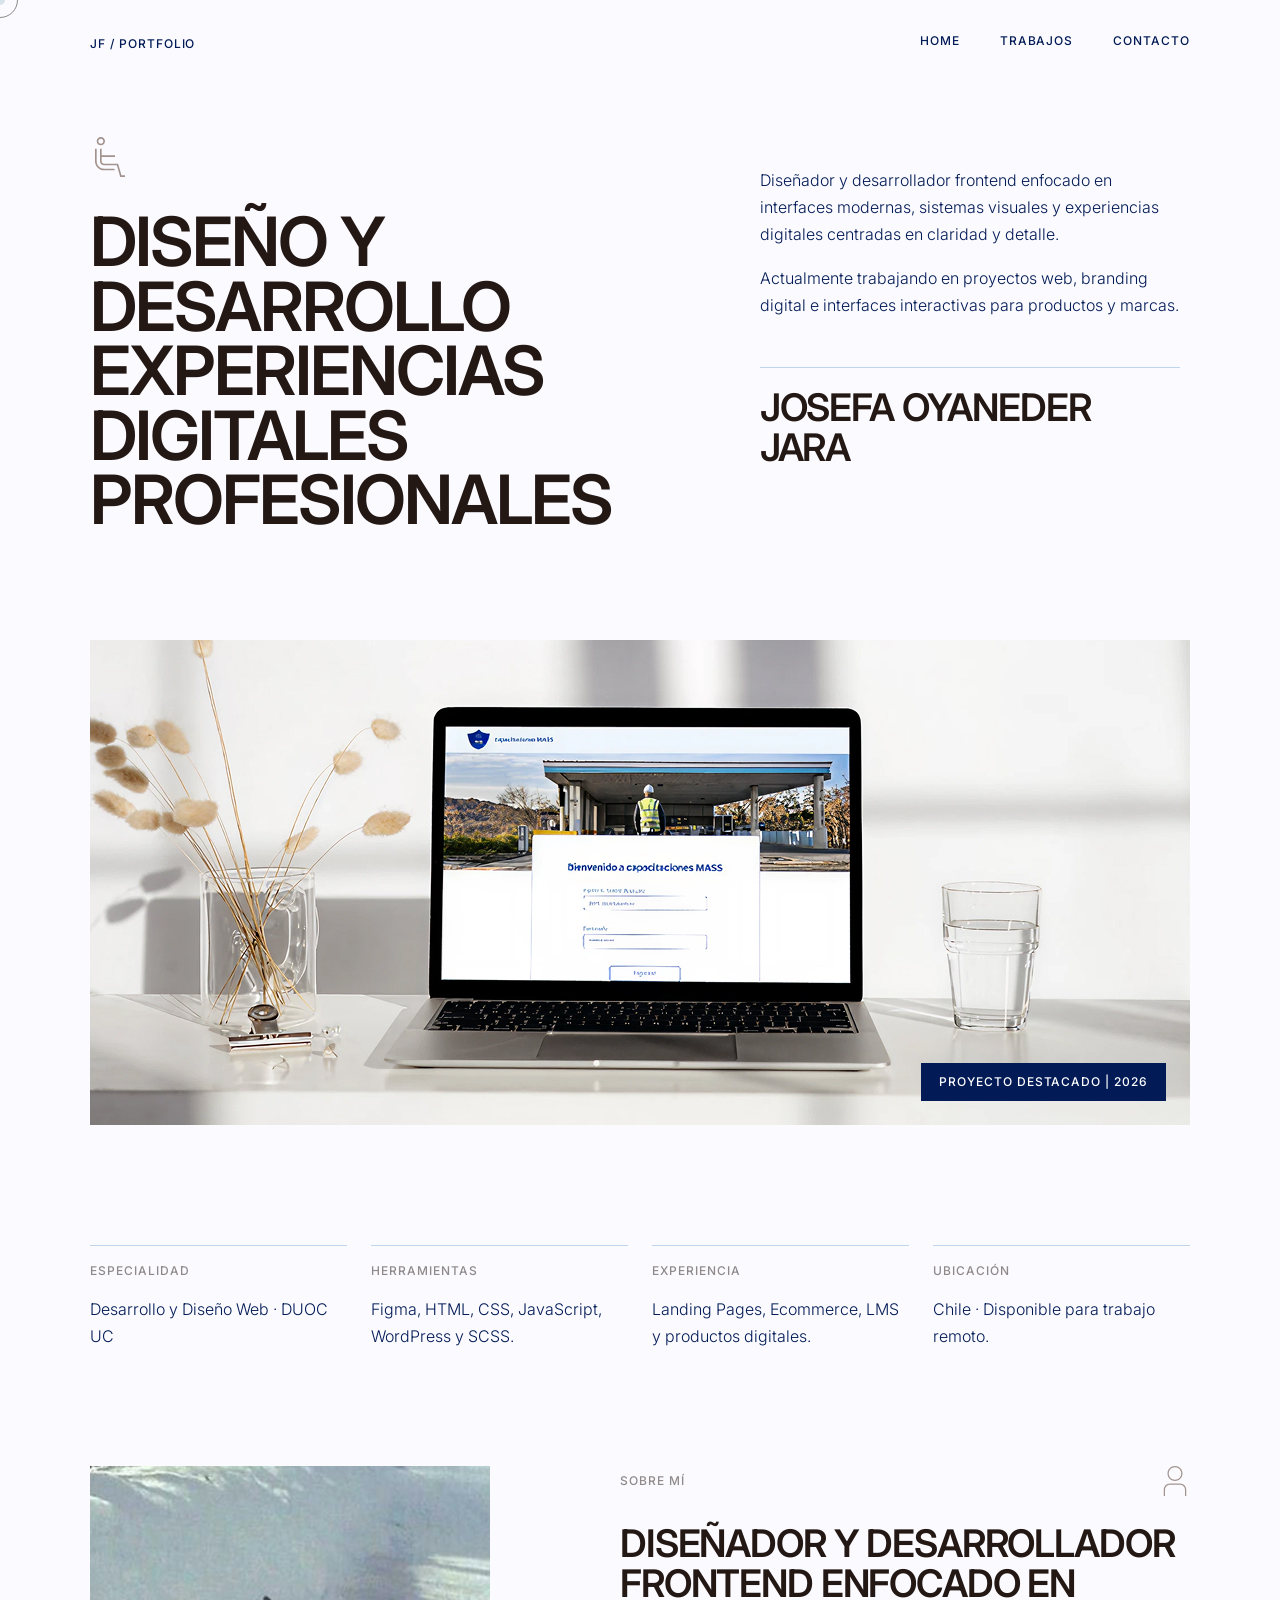
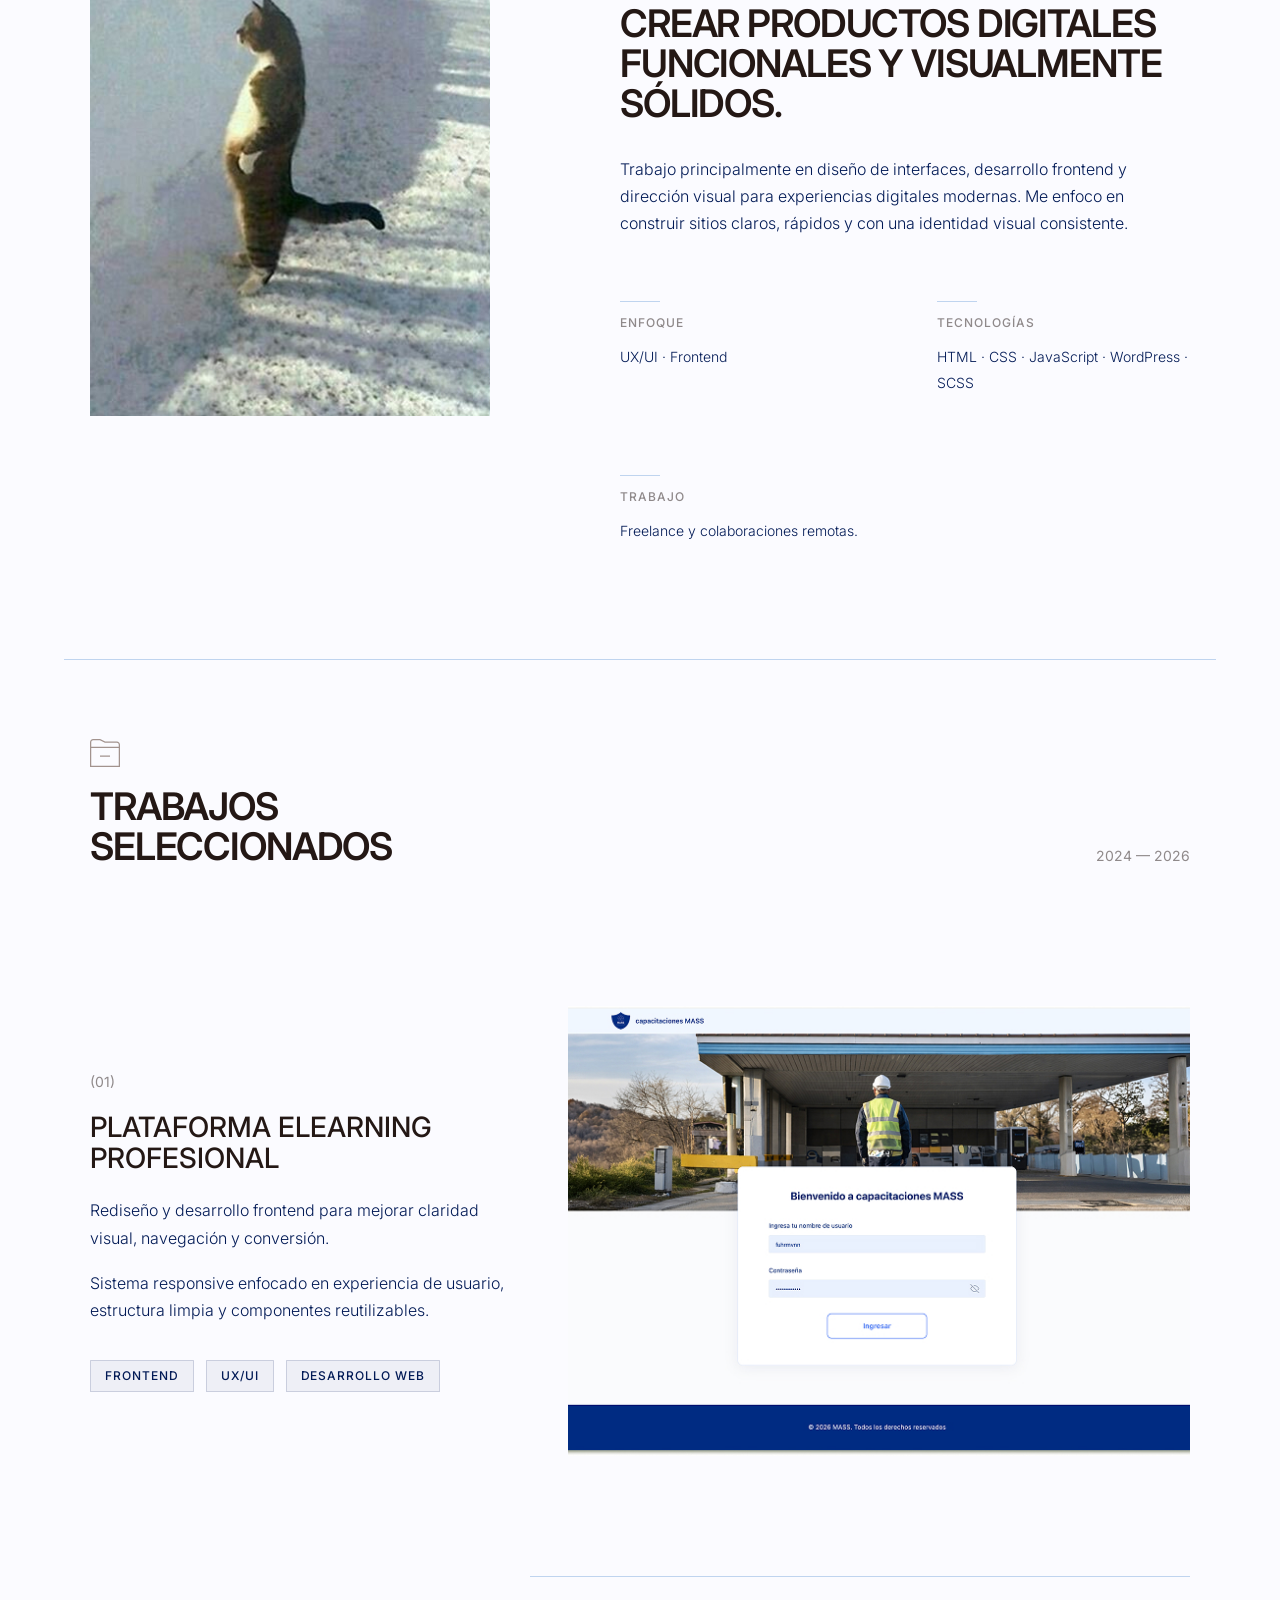
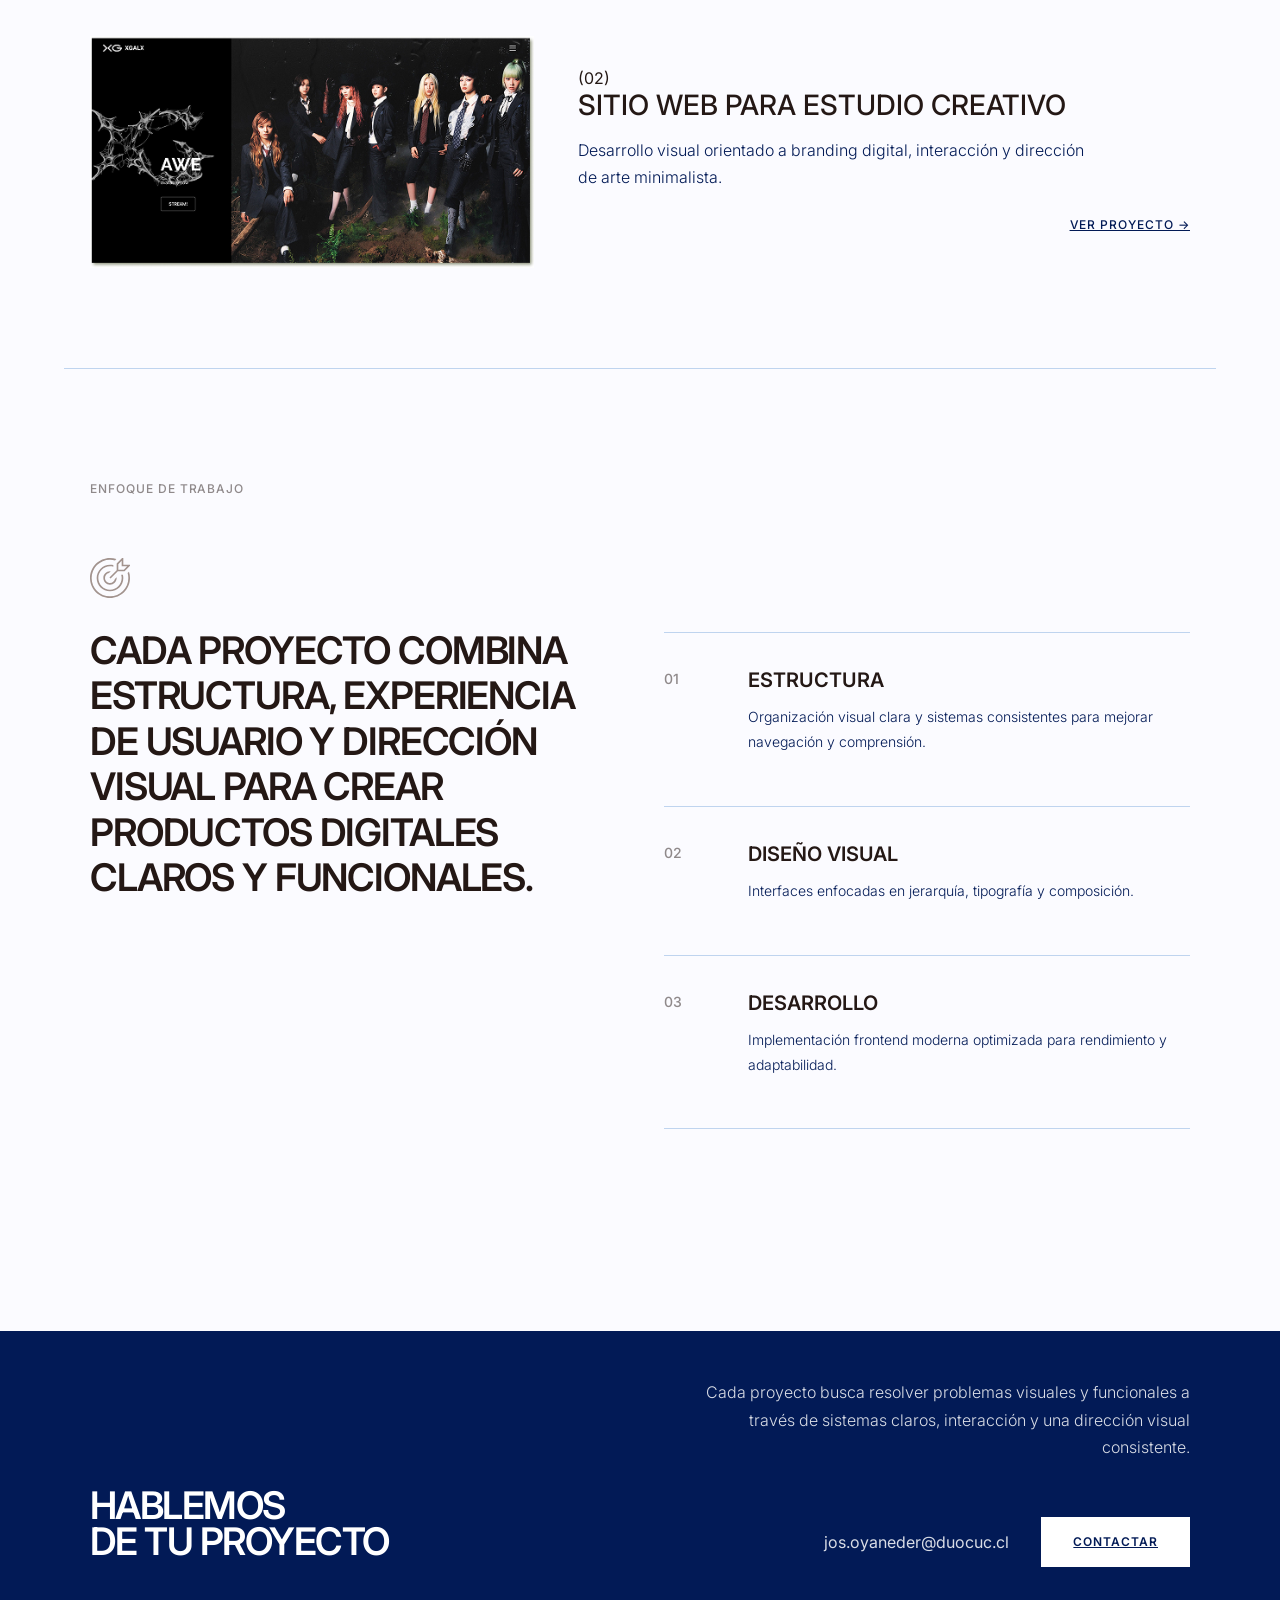
==== index.html @ 8ed87783 "contenido" ====
<!DOCTYPE html>
<html lang="es">
<head>
  <meta charset="UTF-8">
  <meta name="viewport" content="width=device-width, initial-scale=1.0">
  <title>JF / Portfolio — Josefa Oyaneder Jara</title>

  <!-- Bootstrap 5 CSS -->
  <link href="https://cdn.jsdelivr.net/npm/bootstrap@5.3.0-alpha1/dist/css/bootstrap.min.css" rel="stylesheet">
  <!-- Tu CSS personalizado (después de Bootstrap para sobrescribir) -->
  <link rel="stylesheet" href="assets/scss/mi-estilo.css">
</head>
<body>

  <!-- CURSOR -->
  <div class="cursor" id="cursor"></div>
  <div class="cursor-follower" id="cursor-follower"></div>

  <!-- HEADER -->
  <header class="nav">
    <div class="nav-logo">JF / PORTFOLIO</div>
    <nav>
      <a href="index.html">HOME</a>
      <a href="proyectos.html">TRABAJOS</a>
      <a href="contacto.html">CONTACTO</a>
    </nav>
  </header>

  <main class="container-fluid px-0 overflow-hidden">
    <!-- HERO -->
    <section class="hero">
      <div class="row gx-5">
        <div class="col-lg-7 col-xl-7 hero-left">
          <img src="assets/img/iconos/sentado.svg" alt="" class="hero-icon">
          <h1 class="reveal">DISEÑO Y DESARROLLO EXPERIENCIAS DIGITALES PROFESIONALES</h1>
        </div>
        <div class="col-lg-5 col-xl-5 hero-right reveal reveal-delay-2">
          <p>Diseñador y desarrollador frontend enfocado en interfaces modernas, sistemas visuales y experiencias digitales centradas en claridad y detalle.</p>
          <p>Actualmente trabajando en proyectos web, branding digital e interfaces interactivas para productos y marcas.</p>
          <h2>JOSEFA OYANEDER JARA</h2>
        </div>
      </div>
    </section>

    <!-- FEATURED -->
    <section class="featured reveal">
      <div class="featured-img-wrap">
        <img src="assets/img/hero.jpg" alt="Proyecto Destacado"
          onerror="this.parentNode.innerHTML='<div class=\'img-placeholder\'>IMAGEN PRINCIPAL</div>'">
        <span class="featured-label">PROYECTO DESTACADO | 2026</span>
      </div>
    </section>

    <!-- INFO GRID (4 columnas) -->
    <section class="info-grid">
      <div class="row g-4">
        <div class="col-md-6 col-lg-3 info-grid-item reveal">
          <span>ESPECIALIDAD</span>
          <p>Desarrollo y Diseño Web · DUOC UC</p>
        </div>
        <div class="col-md-6 col-lg-3 info-grid-item reveal reveal-delay-1">
          <span>HERRAMIENTAS</span>
          <p>Figma, HTML, CSS, JavaScript, WordPress y SCSS.</p>
        </div>
        <div class="col-md-6 col-lg-3 info-grid-item reveal reveal-delay-2">
          <span>EXPERIENCIA</span>
          <p>Landing Pages, Ecommerce, LMS y productos digitales.</p>
        </div>
        <div class="col-md-6 col-lg-3 info-grid-item reveal reveal-delay-3">
          <span>UBICACIÓN</span>
          <p>Chile · Disponible para trabajo remoto.</p>
        </div>
      </div>
    </section>
    <section class="about">
  <div class="about-container">
    <div class="about-image">
      <img src="assets/img/about.jpg" alt="Josefa Oyaneder"
        onerror="this.parentNode.innerHTML='<div class=\'img-placeholder\'>FOTOGRAFÍA</div>'">
    </div>
    <div class="about-content reveal">
       <div class="about-tag-wrapper">
         <span class="about-tag">SOBRE MÍ</span>
         <img src="assets/img/iconos/usuario.svg" alt=""        class="about-icon">
       </div>
      <h2>DISEÑADOR Y DESARROLLADOR FRONTEND ENFOCADO EN CREAR PRODUCTOS DIGITALES FUNCIONALES Y VISUALMENTE SÓLIDOS.</h2>
      <p>Trabajo principalmente en diseño de interfaces, desarrollo frontend y dirección visual para experiencias digitales modernas. Me enfoco en construir sitios claros, rápidos y con una identidad visual consistente.</p>
      <div class="about-meta">
        <div class="about-meta-item">
          <span>ENFOQUE</span>
          <p>UX/UI · Frontend</p>
        </div>
        <div class="about-meta-item">
          <span>TECNOLOGÍAS</span>
          <p>HTML · CSS · JavaScript · WordPress · SCSS</p>
        </div>
        <div class="about-meta-item">
          <span>TRABAJO</span>
          <p>Freelance y colaboraciones remotas.</p>
        </div>
      </div>
    </div>
  </div>
</section>

    <!-- PROJECTS -->
    <section class="projects">
      <div class="projects-header reveal">
       <div class="projects-title-wrapper">
         <img src="assets/img/iconos/archivo.svg" alt=""      class="projects-icon" width="32" height="32">
         <h2>TRABAJOS<br>SELECCIONADOS</h2>
       </div>
       <span class="year-range">2024 — 2026</span>
      </div>

      <!-- PROYECTO 01 (large) -->
      <article class="project project-large reveal">
        <div class="row g-5 align-items-center">
          <div class="col-md-5 project-info">
            <span class="project-num">(01)</span>
            <h3>PLATAFORMA ELEARNING PROFESIONAL</h3>
            <p>Rediseño y desarrollo frontend para mejorar claridad visual, navegación y conversión.</p>
            <p>Sistema responsive enfocado en experiencia de usuario, estructura limpia y componentes reutilizables.</p>
            <div class="project-tags">
              <span>FRONTEND</span>
              <span>UX/UI</span>
              <span>DESARROLLO WEB</span>
            </div>
          </div>
          <div class="col-md-7">
            <div class="project-image-wrap project-gallery">
              <img src="assets/img/project-1.jpg" alt="Proyecto eLearning 1">
            </div>
          </div>
        </div>
      </article>
<!-- PROYECTO 02 (small) -->
<article class="project project-small reveal">
  <div class="row g-4 align-items-center">
    <div class="col-md-5">
      <div class="project-image-wrap small-image">
        <img src="assets/img/project-2.jpg" alt="Proyecto Estudio Creativo"
          onerror="this.style.display='none';this.parentNode.innerHTML='<div class=\'img-placeholder\'>PROYECTO 02</div>'">
      </div>
    </div>
    <div class="col-md-7 project-info">
      <span class="project-num">(02)</span>
      <h3>SITIO WEB PARA ESTUDIO CREATIVO</h3>
      <p>Desarrollo visual orientado a branding digital, interacción y dirección de arte minimalista.</p>
      <a href="#" class="project-link">VER PROYECTO →</a>
    </div>
  </div>
</article>
    </section>

    <!-- FOCUS (2 columnas) -->
    <section class="focus">
      <div class="row g-5">
<div class="col-md-6 focus-left reveal">
  <span class="focus-tag">ENFOQUE DE TRABAJO</span>
  <img src="assets/img/iconos/objetivo.svg" alt="" class="focus-icon">
  <h2>CADA PROYECTO COMBINA ESTRUCTURA, EXPERIENCIA DE USUARIO Y DIRECCIÓN VISUAL PARA CREAR PRODUCTOS DIGITALES CLAROS Y FUNCIONALES.</h2>
</div>
        <div class="col-md-6 focus-right">
          <div class="focus-item reveal">
            <span class="focus-item-num">01</span>
            <div class="focus-item-content">
              <h4>ESTRUCTURA</h4>
              <p>Organización visual clara y sistemas consistentes para mejorar navegación y comprensión.</p>
            </div>
          </div>
          <div class="focus-item reveal reveal-delay-1">
            <span class="focus-item-num">02</span>
            <div class="focus-item-content">
              <h4>DISEÑO VISUAL</h4>
              <p>Interfaces enfocadas en jerarquía, tipografía y composición.</p>
            </div>
          </div>
          <div class="focus-item reveal reveal-delay-2">
            <span class="focus-item-num">03</span>
            <div class="focus-item-content">
              <h4>DESARROLLO</h4>
              <p>Implementación frontend moderna optimizada para rendimiento y adaptabilidad.</p>
            </div>
          </div>
        </div>
      </div>
    </section>
  </main>

  <!-- FOOTER -->
  <footer>
    <div class="footer-inner container-fluid px-0">
      <div class="row g-5 align-items-end">
        <div class="col-md-6">
          <h2 class="reveal">HABLEMOS<br>DE TU PROYECTO</h2>
        </div>
        <div class="col-md-6 footer-right reveal reveal-delay-2">
          <p>Cada proyecto busca resolver problemas visuales y funcionales a través de sistemas claros, interacción y una dirección visual consistente.</p>
          <div class="footer-contact-row">
            <span class="footer-email">jos.oyaneder@duocuc.cl</span>
            <a href="mailto:jos.oyaneder@duocuc.cl" class="footer-btn">CONTACTAR</a>
          </div>
        </div>
      </div>
    </div>
  </footer>

  <!-- Bootstrap JS + Popper -->
  <script src="https://cdn.jsdelivr.net/npm/bootstrap@5.3.0-alpha1/dist/js/bootstrap.bundle.min.js"></script>
  <!-- Tu script personalizado -->
  <script src="assets/js/script.js"></script>
</body>
</html>
---- assets/scss/mi-estilo.css ----
@charset "UTF-8";
@import url("https://fonts.googleapis.com/css2?family=Inter:wght@300;400;500;600;700&display=swap");
@import url("https://fonts.googleapis.com/css2?family=Inter:wght@300;400;500;600;700&display=swap");
@import url("https://fonts.googleapis.com/css2?family=Inter:wght@300;400;500;600;700&display=swap");
@import url("https://fonts.googleapis.com/css2?family=Inter:wght@300;400;500;600;700&display=swap");
@import url("https://fonts.googleapis.com/css2?family=Inter:wght@300;400;500;600;700&display=swap");
@import url("https://fonts.googleapis.com/css2?family=Inter:wght@300;400;500;600;700&display=swap");
@import url("https://fonts.googleapis.com/css2?family=Inter:wght@300;400;500;600;700&display=swap");
@import url("https://fonts.googleapis.com/css2?family=Inter:wght@300;400;500;600;700&display=swap");
@import url("https://fonts.googleapis.com/css2?family=Inter:wght@300;400;500;600;700&display=swap");
@import url("https://fonts.googleapis.com/css2?family=Inter:wght@300;400;500;600;700&display=swap");
@import url("https://fonts.googleapis.com/css2?family=Inter:wght@300;400;500;600;700&display=swap");
@import url("https://fonts.googleapis.com/css2?family=Inter:wght@300;400;500;600;700&display=swap");
@import url("https://fonts.googleapis.com/css2?family=Inter:wght@300;400;500;600;700&display=swap");
@import url("https://fonts.googleapis.com/css2?family=Inter:wght@300;400;500;600;700&display=swap");
:root {
  --bg: #FBFBFF;
  --text: #241815;
  --paragraph: #021A56;
  --muted: rgba(36, 24, 21, 0.5);
  --border: #BFD4EF;
  --navy: #021A56;
  --white: #FFFFFF;
  --font-sans: Inter, sans-serif;
}

:root {
  --bg: #FBFBFF;
  --text: #241815;
  --paragraph: #021A56;
  --muted: rgba(36, 24, 21, 0.5);
  --border: #BFD4EF;
  --navy: #021A56;
  --white: #FFFFFF;
  --font-sans: Inter, sans-serif;
}

:root {
  --bg: #FBFBFF;
  --text: #241815;
  --paragraph: #021A56;
  --muted: rgba(36, 24, 21, 0.5);
  --border: #BFD4EF;
  --navy: #021A56;
  --white: #FFFFFF;
  --font-sans: Inter, sans-serif;
}

:root {
  --bg: #FBFBFF;
  --text: #241815;
  --paragraph: #021A56;
  --muted: rgba(36, 24, 21, 0.5);
  --border: #BFD4EF;
  --navy: #021A56;
  --white: #FFFFFF;
  --font-sans: Inter, sans-serif;
}

/* -------------------------------
   ESTILOS GLOBALES (todas las páginas)
-------------------------------- */
body {
  font-family: "Inter", sans-serif;
  background: #FBFBFF;
  color: #241815;
  overflow-x: hidden;
  cursor: none;
}

h1 {
  font-size: 68px;
  font-weight: 600;
  line-height: 0.95;
  letter-spacing: -0.03em;
  text-transform: uppercase;
  color: #241815;
}

h2 {
  font-size: 38px;
  font-weight: 600;
  line-height: 1.05;
  letter-spacing: -0.03em;
  color: #241815;
}

h3 {
  font-size: 28px;
  font-weight: 500;
  line-height: 1.1;
  color: #241815;
}

h4 {
  font-size: 20px;
  font-weight: 600;
  color: #241815;
}

p {
  font-size: 16px;
  line-height: 1.7;
  font-weight: 300;
  color: #021A56;
}

.cursor,
.cursor-follower {
  position: fixed;
  pointer-events: none;
  transform: translate(-50%, -50%);
  z-index: 9999;
}

.cursor {
  width: 10px;
  height: 10px;
  background: #241815;
  border-radius: 50%;
  transition: transform 0.1s ease, width 0.3s ease, height 0.3s ease, background 0.3s ease;
  mix-blend-mode: difference;
}

.cursor-follower {
  width: 36px;
  height: 36px;
  border: 1.5px solid #241815;
  border-radius: 50%;
  z-index: 9998;
  transition: transform 0.18s ease, width 0.3s ease, height 0.3s ease, opacity 0.3s ease;
  opacity: 0.5;
}

.reveal {
  opacity: 0;
  transform: translateY(30px);
  transition: opacity 0.8s ease, transform 0.8s ease;
}

.reveal.visible {
  opacity: 1;
  transform: translateY(0);
}

.reveal-delay-1 {
  transition-delay: 0.1s;
}

.reveal-delay-2 {
  transition-delay: 0.2s;
}

.reveal-delay-3 {
  transition-delay: 0.3s;
}

.reveal-delay-4 {
  transition-delay: 0.4s;
}

.img-placeholder {
  width: 100%;
  height: 100%;
  display: flex;
  align-items: center;
  justify-content: center;
  background: #d8d2ca;
  color: #8c807a;
  font-size: 12px;
  font-weight: 500;
  letter-spacing: 0.08em;
}

/* -------------------------------
   NAVEGACIÓN (global)
-------------------------------- */
.nav {
  padding: 32px 90px;
  display: flex;
  justify-content: space-between;
  align-items: center;
}
.nav .nav-logo,
.nav nav a {
  font-size: 12px;
  font-weight: 500;
  letter-spacing: 0.08em;
  color: #021A56;
  text-decoration: none;
  transition: color 0.25s ease;
}
.nav nav {
  display: flex;
  gap: 40px;
}
.nav nav a {
  padding-bottom: 4px;
  border-bottom: 1px solid transparent;
}
.nav nav a:hover {
  color: rgba(2, 26, 86, 0.7);
  border-bottom-color: currentColor;
}

/* -------------------------------
   FOOTER (global)
-------------------------------- */
footer {
  background: #021A56;
  color: #FFFFFF;
  padding: 0 90px 80px;
  margin-top: 150px;
}
footer h2 {
  font-size: 38px;
  font-weight: 600;
  line-height: 0.95;
  letter-spacing: -0.04em;
  text-transform: uppercase;
  max-width: 600px;
  color: #FFFFFF;
}
footer .footer-right {
  display: flex;
  flex-direction: column;
  gap: 40px;
}
footer .footer-right p {
  text-align: right;
  color: rgba(255, 255, 255, 0.85);
}
footer .footer-contact-row {
  display: flex;
  align-items: center;
  gap: 32px;
  justify-content: flex-end;
}
footer .footer-email {
  font-size: 16px;
  color: rgba(255, 255, 255, 0.85);
}
footer .footer-btn {
  display: inline-flex;
  align-items: center;
  justify-content: center;
  background: #FFFFFF;
  color: #021A56;
  padding: 16px 32px;
  font-size: 12px;
  font-weight: 600;
  letter-spacing: 0.08em;
  text-transform: uppercase;
  border: none;
  cursor: pointer;
  transition: all 0.25s ease;
}
footer .footer-btn:hover {
  transform: translateY(-2px);
  opacity: 0.9;
}

@media (max-width: 1200px) {
  .nav, footer {
    padding-left: 48px;
    padding-right: 48px;
  }
  .footer-right p {
    text-align: left;
  }
  .footer-contact-row {
    justify-content: flex-start;
  }
}
@media (max-width: 768px) {
  h1 {
    font-size: 44px;
  }
  h2 {
    font-size: 30px;
  }
  h3 {
    font-size: 22px;
  }
  h4 {
    font-size: 18px;
  }
  p {
    font-size: 15px;
  }
  .nav, footer {
    padding-left: 24px;
    padding-right: 24px;
  }
  footer h2 {
    font-size: 44px;
  }
  .footer-contact-row {
    flex-direction: column;
    align-items: flex-start;
    gap: 16px;
  }
}
:root {
  --bg: #FBFBFF;
  --text: #241815;
  --paragraph: #021A56;
  --muted: rgba(36, 24, 21, 0.5);
  --border: #BFD4EF;
  --navy: #021A56;
  --white: #FFFFFF;
  --font-sans: Inter, sans-serif;
}

:root {
  --bg: #FBFBFF;
  --text: #241815;
  --paragraph: #021A56;
  --muted: rgba(36, 24, 21, 0.5);
  --border: #BFD4EF;
  --navy: #021A56;
  --white: #FFFFFF;
  --font-sans: Inter, sans-serif;
}

/* -------------------------------
   ESTILOS EXCLUSIVOS DEL INDEX (HOME)
-------------------------------- */
.hero {
  padding: 70px 90px 0;
}
.hero .hero-left .hero-icon {
  width: 40px;
  height: auto;
  display: block;
  margin-bottom: 0.75rem;
  transform: translateY(-20px);
}
.hero .hero-left h1 {
  max-width: 900px;
}
.hero .hero-right {
  padding-top: 10px;
}
.hero .hero-right p {
  max-width: 420px;
  margin-bottom: 16px;
}
.hero .hero-right p:last-of-type {
  margin-bottom: 48px;
}
.hero .hero-right h2 {
  text-transform: uppercase;
  max-width: 420px;
  position: relative;
}
.hero .hero-right h2::before {
  content: "";
  display: block;
  height: 1px;
  background: #BFD4EF;
  margin-bottom: 20px;
}

.featured {
  padding: 100px 90px 0;
}
.featured .featured-img-wrap {
  position: relative;
  overflow: hidden;
  height: 485px;
  background: #d7d2cb;
}
.featured .featured-img-wrap img {
  height: 100%;
  width: 100%;
  -o-object-fit: cover;
     object-fit: cover;
}
.featured .featured-label {
  position: absolute;
  bottom: 24px;
  right: 24px;
  background: #021A56;
  color: #FFFFFF;
  padding: 10px 18px;
  font-size: 12px;
  font-weight: 500;
  letter-spacing: 0.08em;
  text-transform: uppercase;
}

.info-grid {
  padding: 120px 90px 0;
}
.info-grid .info-grid-item {
  position: relative;
}
.info-grid .info-grid-item::before {
  content: "";
  display: block;
  height: 1px;
  background: #BFD4EF;
  margin-bottom: 16px;
}
.info-grid .info-grid-item span {
  display: block;
  font-size: 12px;
  font-weight: 500;
  letter-spacing: 0.08em;
  text-transform: uppercase;
  color: rgba(36, 24, 21, 0.5);
  margin-bottom: 16px;
}
.info-grid .info-grid-item p {
  font-size: 16px;
  line-height: 1.7;
}

.about {
  padding: 100px 90px;
}
.about .about-container {
  display: flex;
  flex-wrap: wrap;
  gap: 130px;
}
.about .about-image {
  width: 400px;
  height: 550px;
  flex-shrink: 0;
  overflow: hidden;
  background: #d6d1cb;
}
.about .about-image img {
  width: 100%;
  height: 100%;
  -o-object-fit: cover;
     object-fit: cover;
}
.about .about-content {
  flex: 1;
  min-width: 280px;
}
.about .about-content .about-tag-wrapper {
  display: flex;
  justify-content: space-between;
  align-items: center;
  margin-bottom: 28px;
}
.about .about-content .about-tag {
  display: block;
  font-size: 12px;
  font-weight: 500;
  letter-spacing: 0.08em;
  text-transform: uppercase;
  color: rgba(36, 24, 21, 0.5);
  margin-bottom: 0;
}
.about .about-content .about-icon {
  width: 30px;
  height: auto;
  display: block;
}
.about .about-content h2 {
  max-width: 900px;
  text-transform: uppercase;
  margin-bottom: 32px;
}
.about .about-content > p {
  max-width: 700px;
  margin-bottom: 64px;
}
.about .about-meta {
  display: flex;
  flex-wrap: wrap;
  gap: 64px;
}
.about .about-meta .about-meta-item {
  flex: 1;
  min-width: 150px;
  position: relative;
}
.about .about-meta .about-meta-item::before {
  content: "";
  display: block;
  width: 40px;
  height: 1px;
  background: #BFD4EF;
  margin-bottom: 12px;
}
.about .about-meta .about-meta-item span {
  display: block;
  font-size: 12px;
  font-weight: 500;
  letter-spacing: 0.08em;
  text-transform: uppercase;
  color: rgba(36, 24, 21, 0.5);
  margin-bottom: 12px;
}
.about .about-meta .about-meta-item p {
  font-size: 14px;
  line-height: 1.8;
}

.projects {
  padding: 100px 90px;
  position: relative;
}
.projects::before {
  content: "";
  position: absolute;
  top: 0;
  left: 50%;
  transform: translateX(-50%);
  width: 90%;
  height: 1px;
  background: #BFD4EF;
}
.projects .projects-header {
  display: flex;
  justify-content: space-between;
  align-items: flex-end;
  margin-bottom: 80px;
}
.projects .projects-header .title-wrapper {
  display: flex;
  align-items: center;
  gap: 12px;
}
.projects .projects-header .projects-icon {
  width: 30px;
  height: auto;
  display: block;
  transform: translateY(-20px);
}
.projects .projects-header h2 {
  text-transform: uppercase;
  margin: 0;
}
.projects .year-range {
  font-size: 14px;
  color: rgba(36, 24, 21, 0.5);
}
.projects .project-large {
  padding: 60px 0 120px;
}
.projects .project-large .project-num {
  display: block;
  font-size: 14px;
  color: rgba(36, 24, 21, 0.5);
  margin-bottom: 20px;
}
.projects .project-large h3 {
  margin-bottom: 24px;
  max-width: 420px;
}
.projects .project-large p {
  max-width: 480px;
  margin-bottom: 18px;
}
.projects .project-large .project-tags {
  display: flex;
  gap: 12px;
  flex-wrap: wrap;
  margin-top: 36px;
}
.projects .project-large .project-tags span {
  font-size: 12px;
  font-weight: 500;
  letter-spacing: 0.08em;
  text-transform: uppercase;
  color: #021A56;
  background: rgba(2, 26, 86, 0.05);
  padding: 6px 14px;
  border-radius: 0.5px;
  border: 1px solid rgba(2, 26, 86, 0.15);
  transition: all 0.2s ease;
}
.projects .project-large .project-tags span:hover {
  background: rgba(2, 26, 86, 0.1);
  border-color: rgba(2, 26, 86, 0.3);
}

.project-image-wrap {
  overflow: hidden;
  background: #d5d0c8;
}

.project-gallery {
  height: 450px;
  max-width: 720px;
  overflow-y: auto;
  scroll-behavior: smooth;
  margin: 0 auto;
}
.project-gallery img {
  width: 100%;
  height: 450px;
  -o-object-fit: cover;
     object-fit: cover;
  flex-shrink: 0;
  transition: transform 0.7s ease;
}
.project-gallery::-webkit-scrollbar {
  width: 6px;
}
.project-gallery::-webkit-scrollbar-track {
  background: transparent;
}
.project-gallery::-webkit-scrollbar-thumb {
  background: #BFD4EF;
}

.project-large .project-image-wrap:hover img {
  transform: scale(1.04);
}

.project-small {
  position: relative;
  padding: 60px 0 0;
}
.project-small::before {
  content: "";
  position: absolute;
  top: 0;
  right: 0;
  width: 60%;
  height: 1px;
  background: #BFD4EF;
}
.project-small .small-image {
  width: 100%;
  max-width: 500px;
  height: auto;
  aspect-ratio: 500/260;
  overflow: hidden;
  margin: 0 auto;
  background: #d5d0c8;
}
.project-small .small-image img {
  width: 100%;
  height: 100%;
  -o-object-fit: cover;
     object-fit: cover;
  transition: transform 0.7s ease;
}
.project-small .small-image:hover img {
  transform: scale(1.04);
}
.project-small .project-info {
  padding-left: 2rem;
}
.project-small .project-info h3 {
  max-width: 500px;
  margin-bottom: 16px;
}
.project-small .project-info p {
  max-width: 520px;
  margin-bottom: 1.5rem;
}
.project-small .project-info .project-link {
  font-size: 12px;
  font-weight: 500;
  letter-spacing: 0.08em;
  text-transform: uppercase;
  color: #021A56;
  padding-bottom: 4px;
  transition: all 0.25s ease;
  display: block;
  text-align: right;
}
.project-small .project-info .project-link:hover {
  opacity: 0.55;
}

.focus {
  padding: 100px 90px;
  position: relative;
}
.focus::before {
  content: "";
  position: absolute;
  top: 0;
  left: 50%;
  transform: translateX(-50%);
  width: 90%;
  height: 1px;
  background: #BFD4EF;
}
.focus .focus-left {
  margin-top: 60px;
}
.focus .focus-left .focus-tag {
  display: block;
  font-size: 12px;
  font-weight: 500;
  letter-spacing: 0.08em;
  text-transform: uppercase;
  color: rgba(36, 24, 21, 0.5);
  margin-bottom: 60px;
}
.focus .focus-left .focus-icon {
  display: block;
  width: 40px;
  height: auto;
  margin-bottom: 30px;
}
.focus .focus-left h2 {
  text-transform: uppercase;
  max-width: 800px;
  margin: 0;
  line-height: 1.2;
}
.focus .focus-right {
  display: flex;
  flex-direction: column;
  margin-top: 212px;
}
.focus .focus-item {
  display: grid;
  grid-template-columns: 60px 1fr;
  gap: 24px;
  padding: 36px 0;
  border-top: none;
  position: relative;
}
.focus .focus-item::before {
  content: "";
  position: absolute;
  top: 0;
  left: 0;
  width: 100%;
  height: 1px;
  background: #BFD4EF;
}
.focus .focus-item:last-child::after {
  content: "";
  position: absolute;
  bottom: 0;
  left: 0;
  width: 100%;
  height: 1px;
  background: #BFD4EF;
}
.focus .focus-item .focus-item-num {
  font-size: 14px;
  font-weight: 500;
  color: rgba(36, 24, 21, 0.5);
}
.focus .focus-item .focus-item-content h4 {
  margin-bottom: 12px;
  text-transform: uppercase;
}
.focus .focus-item .focus-item-content p {
  font-size: 14px;
  line-height: 1.8;
}

@media (max-width: 1200px) {
  .hero, .featured, .info-grid, .about, .projects, .focus {
    padding-left: 48px;
    padding-right: 48px;
  }
  .hero-right p, .hero-right h2 {
    max-width: 100%;
  }
}
@media (max-width: 992px) {
  .about-container {
    flex-direction: column;
    gap: 2rem;
  }
  .about-image {
    width: 100%;
    max-width: 400px;
    height: auto;
    aspect-ratio: 400/550;
    margin: 0 auto;
  }
  .about-meta {
    gap: 2rem;
  }
  .project-small .project-info {
    padding-left: 1rem;
  }
}
@media (max-width: 768px) {
  .hero, .featured, .info-grid, .about, .projects, .focus {
    padding-left: 24px;
    padding-right: 24px;
  }
  .featured-img-wrap {
    height: 420px;
  }
  .project-gallery {
    height: 320px;
  }
  .project-gallery img {
    height: 320px;
  }
  .small-image {
    max-width: 100%;
  }
  .project-small .project-info {
    padding-left: 0;
  }
  .project-small::before {
    width: 70%;
  }
}
@media (max-width: 576px) {
  .project-gallery {
    height: 280px;
  }
  .project-gallery img {
    height: 280px;
  }
}
:root {
  --bg: #FBFBFF;
  --text: #241815;
  --paragraph: #021A56;
  --muted: rgba(36, 24, 21, 0.5);
  --border: #BFD4EF;
  --navy: #021A56;
  --white: #FFFFFF;
  --font-sans: Inter, sans-serif;
}

:root {
  --bg: #FBFBFF;
  --text: #241815;
  --paragraph: #021A56;
  --muted: rgba(36, 24, 21, 0.5);
  --border: #BFD4EF;
  --navy: #021A56;
  --white: #FFFFFF;
  --font-sans: Inter, sans-serif;
}

/* -------------------------------
   ESTILOS EXCLUSIVOS DE PROYECTOS
-------------------------------- */
.archive-hero {
  padding: 70px 90px 60px;
}
.archive-hero .archive-hero-left h1 {
  max-width: 560px;
  line-height: 0.92;
}
.archive-hero .archive-hero-right {
  padding-top: 12px;
}
.archive-hero .archive-hero-right p {
  max-width: 460px;
  margin-bottom: 16px;
  color: #021A56;
}
.archive-hero .archive-hero-right p:last-of-type {
  margin-bottom: 0;
}

.archive-divider-one {
  margin: 0 40px;
  height: 1px;
  background: #BFD4EF;
}

.archive-divider {
  width: 600px;
  margin: 0 auto;
  height: 1px;
  background: #BFD4EF;
}

.archive-filter-section {
  padding: 40px 90px 40px;
}
.archive-filter-section .archive-filter-meta {
  padding: 0px 40px 0px 20px;
}
.archive-filter-section .archive-filter-meta .filter-meta-tag {
  display: block;
  font-size: 11px;
  font-weight: 500;
  letter-spacing: 0.1em;
  text-transform: uppercase;
  color: rgba(36, 24, 21, 0.5);
  margin-bottom: 14px;
}
.archive-filter-section .archive-filter-meta .filter-meta-desc {
  font-size: 14px;
  line-height: 1.7;
  color: #021A56;
}
.archive-filter-section .archive-filter-nav {
  padding-top: 20px;
}
.archive-filter-section .archive-filter-nav .filter-tabs {
  display: flex;
  flex-wrap: wrap;
  gap: 8px 0;
}
.archive-filter-section .archive-filter-nav .filter-tab {
  background: none;
  border: none;
  padding: 6px 20px 6px 0;
  font-size: 24px;
  font-weight: 300;
  letter-spacing: 0.08em;
  text-transform: uppercase;
  color: rgba(36, 24, 21, 0.5);
  cursor: pointer;
  transition: all 0.25s ease;
  position: relative;
}
.archive-filter-section .archive-filter-nav .filter-tab::after {
  content: "";
  position: absolute;
  bottom: 0;
  left: 0;
  width: 0;
  height: 1px;
  background: #021A56;
  transition: width 0.25s ease;
}
.archive-filter-section .archive-filter-nav .filter-tab:hover {
  color: #241815;
}
.archive-filter-section .archive-filter-nav .filter-tab.active {
  color: #241815;
  font-weight: 500;
}
.archive-filter-section .archive-filter-nav .filter-tab.active::after {
  width: calc(100% - 20px);
}

.archive-grid {
  padding: 60px 90px 0;
}

.archive-card-wrap {
  padding: 20px;
}
.archive-card-wrap:nth-child(3n) {
  border-right: none;
}

.archive-card {
  display: block;
}
.archive-card .archive-card-link {
  display: block;
  text-decoration: none;
  color: inherit;
}
.archive-card .archive-card-img {
  position: relative;
  overflow: hidden;
  background: #d5d0c8;
  aspect-ratio: 4/4;
}
.archive-card .archive-card-img img {
  width: 100%;
  height: 100%;
  -o-object-fit: cover;
     object-fit: cover;
  transition: transform 0.7s ease;
}
.archive-card .archive-card-img .archive-card-overlay {
  position: absolute;
  inset: 0;
  background: rgba(2, 26, 86, 0);
  display: flex;
  align-items: center;
  justify-content: center;
  transition: background 0.4s ease;
}
.archive-card .archive-card-img .archive-card-overlay .overlay-arrow {
  font-size: 28px;
  color: #FFFFFF;
  opacity: 0;
  transform: translateX(-8px);
  transition: all 0.35s ease;
}
.archive-card:hover .archive-card-img img {
  transform: scale(1.04);
}
.archive-card:hover .archive-card-overlay {
  background: rgba(2, 26, 86, 0.18);
}
.archive-card:hover .archive-card-overlay .overlay-arrow {
  opacity: 1;
  transform: translateX(0);
}
.archive-card .archive-card-info {
  padding: 20px 0px 30px;
}
.archive-card .archive-card-meta {
  display: flex;
  justify-content: space-between;
  align-items: center;
  margin-bottom: 10px;
}
.archive-card .card-category {
  font-size: 11px;
  font-weight: 500;
  letter-spacing: 0.1em;
  text-transform: uppercase;
  color: rgba(36, 24, 21, 0.5);
}
.archive-card .card-year {
  font-size: 11px;
  font-weight: 500;
  letter-spacing: 0.06em;
  color: rgba(36, 24, 21, 0.5);
}
.archive-card .card-title {
  font-size: 15px;
  font-weight: 600;
  letter-spacing: -0.01em;
  line-height: 1.2;
  text-transform: uppercase;
  color: #241815;
  margin-bottom: 10px;
}
.archive-card .card-desc {
  font-size: 13px;
  line-height: 1.65;
  color: #021A56;
  margin-bottom: 16px;
}
.archive-card .card-link {
  font-size: 11px;
  font-weight: 500;
  letter-spacing: 0.1em;
  text-transform: uppercase;
  color: #021A56;
  padding-bottom: 3px;
  border-bottom: 1px solid #BFD4EF;
  transition: all 0.25s ease;
}
.archive-card .card-link:hover {
  color: #241815;
  border-bottom-color: #241815;
}

.nav .nav-active {
  color: #241815 !important;
  border-bottom-color: currentColor !important;
}

@media (max-width: 1200px) {
  .archive-hero,
  .archive-filter-section,
  .archive-grid {
    padding-left: 48px;
    padding-right: 48px;
  }
  .archive-divider {
    margin-left: 48px;
    margin-right: 48px;
  }
}
@media (max-width: 992px) {
  .archive-card-wrap:nth-child(3n) {
    border-right: 1px solid #BFD4EF;
  }
  .archive-card-wrap:nth-child(2n) {
    border-right: none;
  }
  .archive-filter-section .archive-filter-meta {
    margin-bottom: 28px;
  }
  .archive-filter-section .archive-filter-meta .filter-meta-desc {
    max-width: 100%;
  }
}
@media (max-width: 768px) {
  .archive-hero,
  .archive-filter-section,
  .archive-grid {
    padding-left: 24px;
    padding-right: 24px;
  }
  .archive-divider {
    margin-left: 24px;
    margin-right: 24px;
  }
  .archive-hero {
    padding-top: 48px;
    padding-bottom: 40px;
  }
  .archive-hero .archive-hero-right {
    padding-top: 24px;
  }
  .archive-card-wrap {
    border-right: none !important;
  }
  .archive-card .archive-card-info {
    padding: 16px 0 28px;
  }
  .filter-tabs {
    gap: 4px 0;
  }
}
:root {
  --bg: #FBFBFF;
  --text: #241815;
  --paragraph: #021A56;
  --muted: rgba(36, 24, 21, 0.5);
  --border: #BFD4EF;
  --navy: #021A56;
  --white: #FFFFFF;
  --font-sans: Inter, sans-serif;
}

:root {
  --bg: #FBFBFF;
  --text: #241815;
  --paragraph: #021A56;
  --muted: rgba(36, 24, 21, 0.5);
  --border: #BFD4EF;
  --navy: #021A56;
  --white: #FFFFFF;
  --font-sans: Inter, sans-serif;
}

/* -------------------------------
   ESTILOS EXCLUSIVOS DE CONTACTO
-------------------------------- */
.contact-hero {
  padding: 70px 90px 0;
  min-height: calc(100vh - 97px);
}

.contact-left {
  padding-top: 10px;
  padding-right: 80px;
  display: flex;
  flex-direction: column;
}
.contact-left h1 {
  font-size: 72px;
  line-height: 0.92;
  letter-spacing: -0.03em;
  text-transform: uppercase;
  color: #241815;
  margin-bottom: 0;
}
.contact-left .contact-divider {
  width: 100%;
  max-width: 600px;
  height: 1px;
  background: #BFD4EF;
  margin: 48px 0 40px;
}
.contact-left .contact-email {
  font-size: 22px;
  font-weight: 600;
  letter-spacing: -0.02em;
  color: #241815;
  text-decoration: none;
  transition: all 0.25s ease;
}
.contact-left .contact-email:hover {
  color: #021A56;
}

.contact-right {
  padding-left: 0;
}

.contact-form-wrap {
  background: #EEF3FA;
  padding: 40px 40px 32px;
  margin-bottom: 0;
}

.contact-field {
  margin-bottom: 0;
  padding-bottom: 20px;
  border-bottom: 1px solid rgba(2, 26, 86, 0.15);
  margin-bottom: 20px;
}
.contact-field:last-of-type {
  border-bottom: none;
  margin-bottom: 0;
}
.contact-field label {
  display: block;
  font-size: 11px;
  font-weight: 500;
  letter-spacing: 0.1em;
  text-transform: uppercase;
  color: rgba(36, 24, 21, 0.5);
  margin-bottom: 10px;
}
.contact-field input,
.contact-field textarea {
  width: 100%;
  background: transparent;
  border: none;
  outline: none;
  font-family: "Inter", sans-serif;
  font-size: 14px;
  font-weight: 400;
  color: #021A56;
  resize: none;
  padding: 0;
  line-height: 1.6;
}
.contact-field input::-moz-placeholder, .contact-field textarea::-moz-placeholder {
  color: rgba(2, 26, 86, 0.45);
}
.contact-field input::placeholder,
.contact-field textarea::placeholder {
  color: rgba(2, 26, 86, 0.45);
}
.contact-field textarea {
  min-height: 120px;
}

.contact-submit-row {
  display: flex;
  justify-content: flex-end;
  padding: 20px 40px 28px;
  background: #EEF3FA;
  margin-top: -1px;
}

.contact-submit {
  background: none;
  border: none;
  font-family: "Inter", sans-serif;
  font-size: 12px;
  font-weight: 600;
  letter-spacing: 0.1em;
  text-transform: uppercase;
  color: #021A56;
  cursor: pointer;
  padding-bottom: 3px;
  border-bottom: 1px solid #021A56;
  transition: all 0.25s ease;
}
.contact-submit:hover {
  opacity: 0.6;
}

.contact-socials {
  background: #EEF3FA;
  margin-top: 2px;
}

.social-row {
  display: flex;
  justify-content: space-between;
  align-items: center;
  padding: 18px 40px;
  border-top: 1px solid rgba(2, 26, 86, 0.12);
  text-decoration: none;
  transition: all 0.25s ease;
}
.social-row:last-child {
  border-bottom: 1px solid rgba(2, 26, 86, 0.12);
}
.social-row:hover {
  background: rgba(2, 26, 86, 0.04);
}
.social-row:hover .social-arrow {
  transform: translateX(4px);
}
.social-row .social-name {
  font-size: 13px;
  font-weight: 500;
  letter-spacing: 0.08em;
  text-transform: uppercase;
  color: #241815;
}
.social-row .social-arrow {
  font-size: 16px;
  color: rgba(36, 24, 21, 0.5);
  transition: transform 0.25s ease;
}

.nav .nav-active {
  color: #241815 !important;
  border-bottom-color: currentColor !important;
}

@media (max-width: 1200px) {
  .contact-hero {
    padding-left: 48px;
    padding-right: 48px;
  }
  .contact-left {
    padding-right: 48px;
  }
  .contact-left h1 {
    font-size: 58px;
  }
}
@media (max-width: 992px) {
  .contact-hero {
    padding-left: 48px;
    padding-right: 48px;
    min-height: auto;
  }
  .contact-left {
    padding-right: 0;
    margin-bottom: 60px;
  }
  .contact-left h1 {
    font-size: 52px;
  }
  .contact-left .contact-divider {
    max-width: 100%;
  }
}
@media (max-width: 768px) {
  .contact-hero {
    padding-left: 24px;
    padding-right: 24px;
    padding-top: 48px;
  }
  .contact-left h1 {
    font-size: 40px;
  }
  .contact-left .contact-email {
    font-size: 18px;
  }
  .contact-form-wrap {
    padding: 28px 24px 24px;
  }
  .contact-submit-row {
    padding: 16px 24px 20px;
  }
  .social-row {
    padding: 16px 24px;
  }
}
:root {
  --bg: #FBFBFF;
  --text: #241815;
  --paragraph: #021A56;
  --muted: rgba(36, 24, 21, 0.5);
  --border: #BFD4EF;
  --navy: #021A56;
  --white: #FFFFFF;
  --font-sans: Inter, sans-serif;
}

:root {
  --bg: #FBFBFF;
  --text: #241815;
  --paragraph: #021A56;
  --muted: rgba(36, 24, 21, 0.5);
  --border: #BFD4EF;
  --navy: #021A56;
  --white: #FFFFFF;
  --font-sans: Inter, sans-serif;
}

/* ----------------------------------------
   ESTILOS EXCLUSIVOS DEL SINGLE PROYECTO
---------------------------------------- */
.single-hero .single-hero-img {
  width: 90%;
  height: 520px;
  overflow: hidden;
  background: #d5d0c8;
  margin: 0 auto; /* ← esto lo centra horizontalmente */
}
.single-hero .single-hero-img img {
  width: 100%;
  height: 100%;
  -o-object-fit: cover;
     object-fit: cover;
}

.single-intro {
  padding: 64px 90px 56px;
}
.single-intro .single-intro-left h1 {
  font-size: 60px;
  font-weight: 600;
  line-height: 0.93;
  letter-spacing: -0.03em;
  text-transform: uppercase;
  color: #241815;
}
.single-intro .single-intro-right {
  padding-top: 10px;
}
.single-intro .single-intro-right p {
  max-width: 600px;
  margin-bottom: 16px;
  color: #021A56;
}
.single-intro .single-intro-right p:last-of-type {
  margin-bottom: 0;
}

.single-divider {
  margin: 0 90px;
  height: 1px;
  background: #BFD4EF;
}

.single-body {
  padding: 0 90px;
}

.single-meta {
  padding: 60px 48px 60px 0;
}
.single-meta .meta-item {
  margin-bottom: 36px;
}
.single-meta .meta-item:last-child {
  margin-bottom: 0;
}
.single-meta .meta-label {
  display: block;
  font-size: 11px;
  font-weight: 500;
  letter-spacing: 0.1em;
  text-transform: uppercase;
  color: rgba(36, 24, 21, 0.5);
  margin-bottom: 8px;
}
.single-meta .meta-value {
  font-size: 13px;
  line-height: 1.75;
  color: #021A56;
  margin: 0;
}

.single-content {
  padding: 60px 0 60px 64px;
}

.content-block {
  margin-bottom: 80px;
  padding-bottom: 80px;
  border-bottom: 1px solid #BFD4EF;
}
.content-block:last-child {
  border-bottom: none;
  padding-bottom: 0;
  margin-bottom: 0;
}
.content-block .content-block-title {
  font-size: 28px;
  font-weight: 600;
  line-height: 1.05;
  letter-spacing: -0.02em;
  text-transform: uppercase;
  color: #241815;
  margin-bottom: 0;
}
.content-block p {
  color: #021A56;
  margin-bottom: 16px;
}
.content-block p:last-of-type {
  margin-bottom: 0;
}

.content-img-full {
  margin-top: 48px;
  width: 100%;
  overflow: hidden;
  background: #d5d0c8;
}
.content-img-full img {
  width: 100%;
  height: auto;
  display: block;
}

.content-img-grid {
  margin-top: 48px;
}
.content-img-grid .content-img-item {
  overflow: hidden;
  background: #d5d0c8;
  aspect-ratio: 16/10;
}
.content-img-grid .content-img-item img {
  width: 100%;
  height: 100%;
  -o-object-fit: cover;
     object-fit: cover;
  transition: transform 0.7s ease;
}
.content-img-grid .content-img-item:hover img {
  transform: scale(1.03);
}

.content-quote {
  padding: 0px 0px 64px 0;
  border-bottom: 1px solid #BFD4EF;
  margin-bottom: 80px;
}
.content-quote p {
  font-size: 20px;
  font-weight: 600;
  line-height: 1.3;
  letter-spacing: -0.01em;
  text-transform: uppercase;
  color: #241815;
  max-width: 780px;
  margin: 0;
}

.content-features {
  margin-top: 48px;
}
.content-features .feature-item {
  padding: 28px 32px 28px 0;
}
.content-features .feature-item:last-child {
  border-right: none;
  padding-left: 32px;
  padding-right: 0;
}
.content-features .feature-item:nth-child(2) {
  padding-left: 32px;
}
.content-features .feature-item .feature-label {
  display: block;
  font-size: 13px;
  font-weight: 600;
  letter-spacing: -0.01em;
  text-transform: uppercase;
  color: #241815;
  margin-bottom: 6px;
}
.content-features .feature-item .feature-tag {
  display: block;
  font-size: 11px;
  font-weight: 500;
  letter-spacing: 0.1em;
  text-transform: uppercase;
  color: rgba(36, 24, 21, 0.5);
  margin-bottom: 14px;
}
.content-features .feature-item p {
  font-size: 13px;
  line-height: 1.7;
  color: #021A56;
  margin: 0;
}

.single-next {
  margin: 80px 90px 0;
  border-top: 1px solid #BFD4EF;
  padding-top: 48px;
}
.single-next .single-next-link {
  display: flex;
  align-items: center;
  gap: 40px;
  text-decoration: none;
  transition: all 0.25s ease;
}
.single-next .single-next-link:hover .single-next-img img {
  transform: scale(1.04);
}
.single-next .single-next-link:hover .next-cta {
  letter-spacing: 0.12em;
}
.single-next .single-next-img {
  width: 160px;
  height: 100px;
  flex-shrink: 0;
  overflow: hidden;
  background: #d5d0c8;
}
.single-next .single-next-img img {
  width: 100%;
  height: 100%;
  -o-object-fit: cover;
     object-fit: cover;
  transition: transform 0.6s ease;
}
.single-next .single-next-info {
  display: flex;
  flex-direction: column;
  gap: 10px;
}
.single-next .next-label {
  font-size: 11px;
  font-weight: 500;
  letter-spacing: 0.1em;
  text-transform: uppercase;
  color: rgba(36, 24, 21, 0.5);
}
.single-next .next-title {
  font-size: 36px;
  font-weight: 600;
  line-height: 0.95;
  letter-spacing: -0.03em;
  text-transform: uppercase;
  color: #241815;
  margin: 0;
}
.single-next .next-cta {
  font-size: 11px;
  font-weight: 500;
  letter-spacing: 0.1em;
  text-transform: uppercase;
  color: #021A56;
  margin-top: 4px;
  transition: letter-spacing 0.3s ease;
}

.nav .nav-active {
  color: #241815 !important;
  border-bottom-color: currentColor !important;
}

@media (max-width: 1200px) {
  .single-intro,
  .single-divider,
  .single-body,
  .single-next {
    padding-left: 48px;
    padding-right: 48px;
  }
  .single-hero .single-hero-img {
    height: 440px;
  }
  .single-intro .single-intro-left h1 {
    font-size: 48px;
  }
}
@media (max-width: 992px) {
  .single-intro,
  .single-divider,
  .single-body,
  .single-next {
    padding-left: 48px;
    padding-right: 48px;
  }
  .single-meta {
    border-right: none;
    border-bottom: 1px solid #BFD4EF;
    padding: 48px 0 40px;
    display: flex;
    flex-wrap: wrap;
    gap: 32px;
  }
  .single-meta .meta-item {
    margin-bottom: 0;
    flex: 1;
    min-width: 140px;
  }
  .single-content {
    padding: 48px 0 48px;
  }
  .content-features .feature-item {
    border-right: none;
    border-bottom: 1px solid #BFD4EF;
    padding: 20px 0;
  }
  .content-features .feature-item:last-child {
    border-bottom: none;
  }
  .content-features .feature-item:nth-child(2) {
    padding-left: 0;
  }
}
@media (max-width: 768px) {
  .single-intro,
  .single-divider,
  .single-body,
  .single-next {
    padding-left: 24px;
    padding-right: 24px;
  }
  .single-hero .single-hero-img {
    height: 280px;
  }
  .single-intro {
    padding-top: 40px;
    padding-bottom: 36px;
  }
  .single-intro .single-intro-left h1 {
    font-size: 36px;
  }
  .content-block-title {
    font-size: 22px !important;
  }
  .content-quote p {
    font-size: 16px;
  }
  .single-next .next-title {
    font-size: 28px;
  }
  .single-next .single-next-img {
    width: 120px;
    height: 80px;
  }
}
:root {
  --bg: #FBFBFF;
  --text: #241815;
  --paragraph: #021A56;
  --muted: rgba(36, 24, 21, 0.5);
  --border: #BFD4EF;
  --navy: #021A56;
  --white: #FFFFFF;
  --font-sans: Inter, sans-serif;
}

:root {
  --bg: #FBFBFF;
  --text: #241815;
  --paragraph: #021A56;
  --muted: rgba(36, 24, 21, 0.5);
  --border: #BFD4EF;
  --navy: #021A56;
  --white: #FFFFFF;
  --font-sans: Inter, sans-serif;
}

/* ----------------------------------------
   ESTILOS EXCLUSIVOS DE SINGLE-DISENO
---------------------------------------- */
.sd-hero .sd-hero-img {
  width: 100%;
  height: 500px;
  overflow: hidden;
  background: #e8e4de;
}
.sd-hero .sd-hero-img img, .sd-hero .sd-hero-img svg {
  width: 100%;
  height: 100%;
  -o-object-fit: cover;
     object-fit: cover;
  display: block;
}

.sd-intro {
  padding: 64px 90px 56px;
}
.sd-intro .sd-intro-left h1 {
  font-size: 56px;
  font-weight: 600;
  line-height: 0.93;
  letter-spacing: -0.03em;
  text-transform: uppercase;
  color: #241815;
}
.sd-intro .sd-intro-right {
  padding-top: 10px;
}
.sd-intro .sd-intro-right p {
  max-width: 580px;
  color: #021A56;
  margin-bottom: 14px;
}
.sd-intro .sd-intro-right p:last-of-type {
  margin-bottom: 0;
}

.sd-divider {
  margin: 0 90px;
  height: 1px;
  background: #BFD4EF;
}

.sd-body {
  padding: 0 90px;
}

.sd-meta {
  padding: 60px 48px 60px 0;
  border-right: 1px solid #BFD4EF;
}
.sd-meta .meta-item {
  margin-bottom: 32px;
}
.sd-meta .meta-item:last-child {
  margin-bottom: 0;
}
.sd-meta .meta-label {
  display: block;
  font-size: 11px;
  font-weight: 500;
  letter-spacing: 0.1em;
  text-transform: uppercase;
  color: rgba(36, 24, 21, 0.5);
  margin-bottom: 8px;
}
.sd-meta .meta-value {
  font-size: 13px;
  line-height: 1.75;
  color: #021A56;
  margin: 0;
}

.sd-content {
  padding: 60px 0 60px 64px;
}

.sd-block {
  margin-bottom: 80px;
  padding-bottom: 80px;
  border-bottom: 1px solid #BFD4EF;
}
.sd-block.sd-block--last {
  border-bottom: none;
  margin-bottom: 0;
  padding-bottom: 0;
}
.sd-block .sd-block-header {
  margin-bottom: 40px;
}
.sd-block .sd-block-title {
  font-size: 26px;
  font-weight: 600;
  line-height: 1.05;
  letter-spacing: -0.02em;
  text-transform: uppercase;
  color: #241815;
  margin: 0;
}
.sd-block p {
  color: #021A56;
  margin-bottom: 14px;
}
.sd-block p:last-of-type {
  margin-bottom: 0;
}

.sd-before-after .ba-img-wrap {
  overflow: hidden;
  background: #d8d3cb;
  aspect-ratio: 16/10;
  margin-bottom: 14px;
}
.sd-before-after .ba-img-wrap img {
  width: 100%;
  height: 100%;
  -o-object-fit: cover;
     object-fit: cover;
  transition: transform 0.6s ease;
}
.sd-before-after .ba-img-wrap:hover img {
  transform: scale(1.03);
}
.sd-before-after .ba-caption {
  display: flex;
  align-items: baseline;
  gap: 12px;
}
.sd-before-after .ba-tag {
  font-size: 11px;
  font-weight: 600;
  letter-spacing: 0.1em;
  text-transform: uppercase;
  color: rgba(36, 24, 21, 0.5);
  flex-shrink: 0;
}
.sd-before-after p {
  font-size: 13px;
  line-height: 1.6;
  color: #021A56;
  margin: 0;
}

.sd-img-wrap {
  overflow: hidden;
  background: #d8d3cb;
  aspect-ratio: 4/3;
}
.sd-img-wrap img {
  width: 100%;
  height: 100%;
  -o-object-fit: cover;
     object-fit: cover;
}

.sd-problem-list {
  list-style: none;
  padding: 0;
  margin: 0;
}
.sd-problem-list li {
  padding: 20px 0;
  border-bottom: 1px solid #BFD4EF;
}
.sd-problem-list li:first-child {
  border-top: 1px solid #BFD4EF;
}
.sd-problem-list li .problem-title {
  display: block;
  font-size: 13px;
  font-weight: 600;
  color: #241815;
  margin-bottom: 6px;
  letter-spacing: -0.01em;
}
.sd-problem-list li p {
  font-size: 13px;
  line-height: 1.65;
  color: #021A56;
  margin: 0;
}

.sd-visual-grid .vg-img-wrap {
  overflow: hidden;
  background: #d8d3cb;
  aspect-ratio: 4/3;
  margin-bottom: 16px;
}
.sd-visual-grid .vg-img-wrap img {
  width: 100%;
  height: 100%;
  -o-object-fit: cover;
     object-fit: cover;
  transition: transform 0.6s ease;
}
.sd-visual-grid .vg-img-wrap:hover img {
  transform: scale(1.04);
}
.sd-visual-grid .vg-info {
  display: flex;
  flex-direction: column;
  gap: 4px;
}
.sd-visual-grid .vg-title {
  font-size: 13px;
  font-weight: 600;
  text-transform: uppercase;
  letter-spacing: -0.01em;
  color: #241815;
}
.sd-visual-grid .vg-tag {
  font-size: 11px;
  font-weight: 500;
  letter-spacing: 0.1em;
  text-transform: uppercase;
  color: rgba(36, 24, 21, 0.5);
  margin-bottom: 6px;
}
.sd-visual-grid p {
  font-size: 13px;
  line-height: 1.65;
  color: #021A56;
  margin: 0;
}

.sd-decisions-grid {
  border-top: 1px solid #BFD4EF;
}
.sd-decisions-grid .decision-item {
  padding: 28px 28px 28px 0;
  border-right: 1px solid #BFD4EF;
  border-bottom: 1px solid #BFD4EF;
}
.sd-decisions-grid .decision-item:nth-child(even) {
  border-right: none;
  padding-left: 28px;
  padding-right: 0;
}
.sd-decisions-grid .decision-item.decision-item--bottom {
  border-bottom: none;
}
.sd-decisions-grid .decision-item .decision-category {
  display: block;
  font-size: 11px;
  font-weight: 500;
  letter-spacing: 0.1em;
  text-transform: uppercase;
  color: rgba(36, 24, 21, 0.5);
  margin-bottom: 6px;
}
.sd-decisions-grid .decision-item .decision-title {
  display: block;
  font-size: 13px;
  font-weight: 600;
  text-transform: uppercase;
  letter-spacing: -0.01em;
  color: #241815;
  margin-bottom: 10px;
}
.sd-decisions-grid .decision-item p {
  font-size: 13px;
  line-height: 1.65;
  color: #021A56;
  margin: 0;
}

.sd-next {
  margin: 80px 90px 0;
  border-top: 1px solid #BFD4EF;
  padding-top: 48px;
}
.sd-next .sd-next-link {
  display: flex;
  align-items: center;
  gap: 40px;
  text-decoration: none;
}
.sd-next .sd-next-link:hover .sd-next-img img {
  transform: scale(1.04);
}
.sd-next .sd-next-link:hover .next-cta {
  letter-spacing: 0.13em;
}
.sd-next .sd-next-img {
  width: 160px;
  height: 100px;
  flex-shrink: 0;
  overflow: hidden;
  background: #d8d3cb;
}
.sd-next .sd-next-img img {
  width: 100%;
  height: 100%;
  -o-object-fit: cover;
     object-fit: cover;
  transition: transform 0.6s ease;
}
.sd-next .sd-next-info {
  display: flex;
  flex-direction: column;
  gap: 10px;
}
.sd-next .next-label {
  font-size: 11px;
  font-weight: 500;
  letter-spacing: 0.1em;
  text-transform: uppercase;
  color: rgba(36, 24, 21, 0.5);
}
.sd-next .next-title {
  font-size: 34px;
  font-weight: 600;
  line-height: 0.95;
  letter-spacing: -0.03em;
  text-transform: uppercase;
  color: #241815;
  margin: 0;
}
.sd-next .next-cta {
  font-size: 11px;
  font-weight: 500;
  letter-spacing: 0.1em;
  text-transform: uppercase;
  color: #021A56;
  transition: letter-spacing 0.3s ease;
}

.nav .nav-active {
  color: #241815 !important;
  border-bottom-color: currentColor !important;
}

@media (max-width: 1200px) {
  .sd-intro, .sd-body, .sd-next {
    padding-left: 48px;
    padding-right: 48px;
  }
  .sd-divider {
    margin-left: 48px;
    margin-right: 48px;
  }
  .sd-hero .sd-hero-img {
    height: 420px;
  }
  .sd-intro .sd-intro-left h1 {
    font-size: 46px;
  }
}
@media (max-width: 992px) {
  .sd-intro, .sd-body, .sd-next {
    padding-left: 48px;
    padding-right: 48px;
  }
  .sd-divider {
    margin-left: 48px;
    margin-right: 48px;
  }
  .sd-meta {
    border-right: none;
    border-bottom: 1px solid #BFD4EF;
    padding: 48px 0 36px;
    display: flex;
    flex-wrap: wrap;
    gap: 28px;
  }
  .sd-meta .meta-item {
    margin-bottom: 0;
    flex: 1;
    min-width: 130px;
  }
  .sd-content {
    padding: 48px 0;
  }
  .sd-decisions-grid .decision-item:nth-child(even) {
    padding-left: 28px;
  }
}
@media (max-width: 768px) {
  .sd-intro, .sd-body, .sd-next {
    padding-left: 24px;
    padding-right: 24px;
  }
  .sd-divider {
    margin-left: 24px;
    margin-right: 24px;
  }
  .sd-hero .sd-hero-img {
    height: 260px;
  }
  .sd-intro {
    padding-top: 40px;
    padding-bottom: 36px;
  }
  .sd-intro .sd-intro-left h1 {
    font-size: 34px;
  }
  .sd-block-title {
    font-size: 20px !important;
  }
  .sd-decisions-grid .decision-item {
    border-right: none !important;
    padding-left: 0 !important;
    padding-right: 0 !important;
  }
  .sd-decisions-grid .decision-item.decision-item--bottom {
    border-bottom: 1px solid #BFD4EF;
  }
  .sd-decisions-grid .decision-item:last-child {
    border-bottom: none;
  }
  .sd-next .next-title {
    font-size: 26px;
  }
  .sd-next .sd-next-img {
    width: 110px;
    height: 72px;
  }
}/*# sourceMappingURL=mi-estilo.css.map */
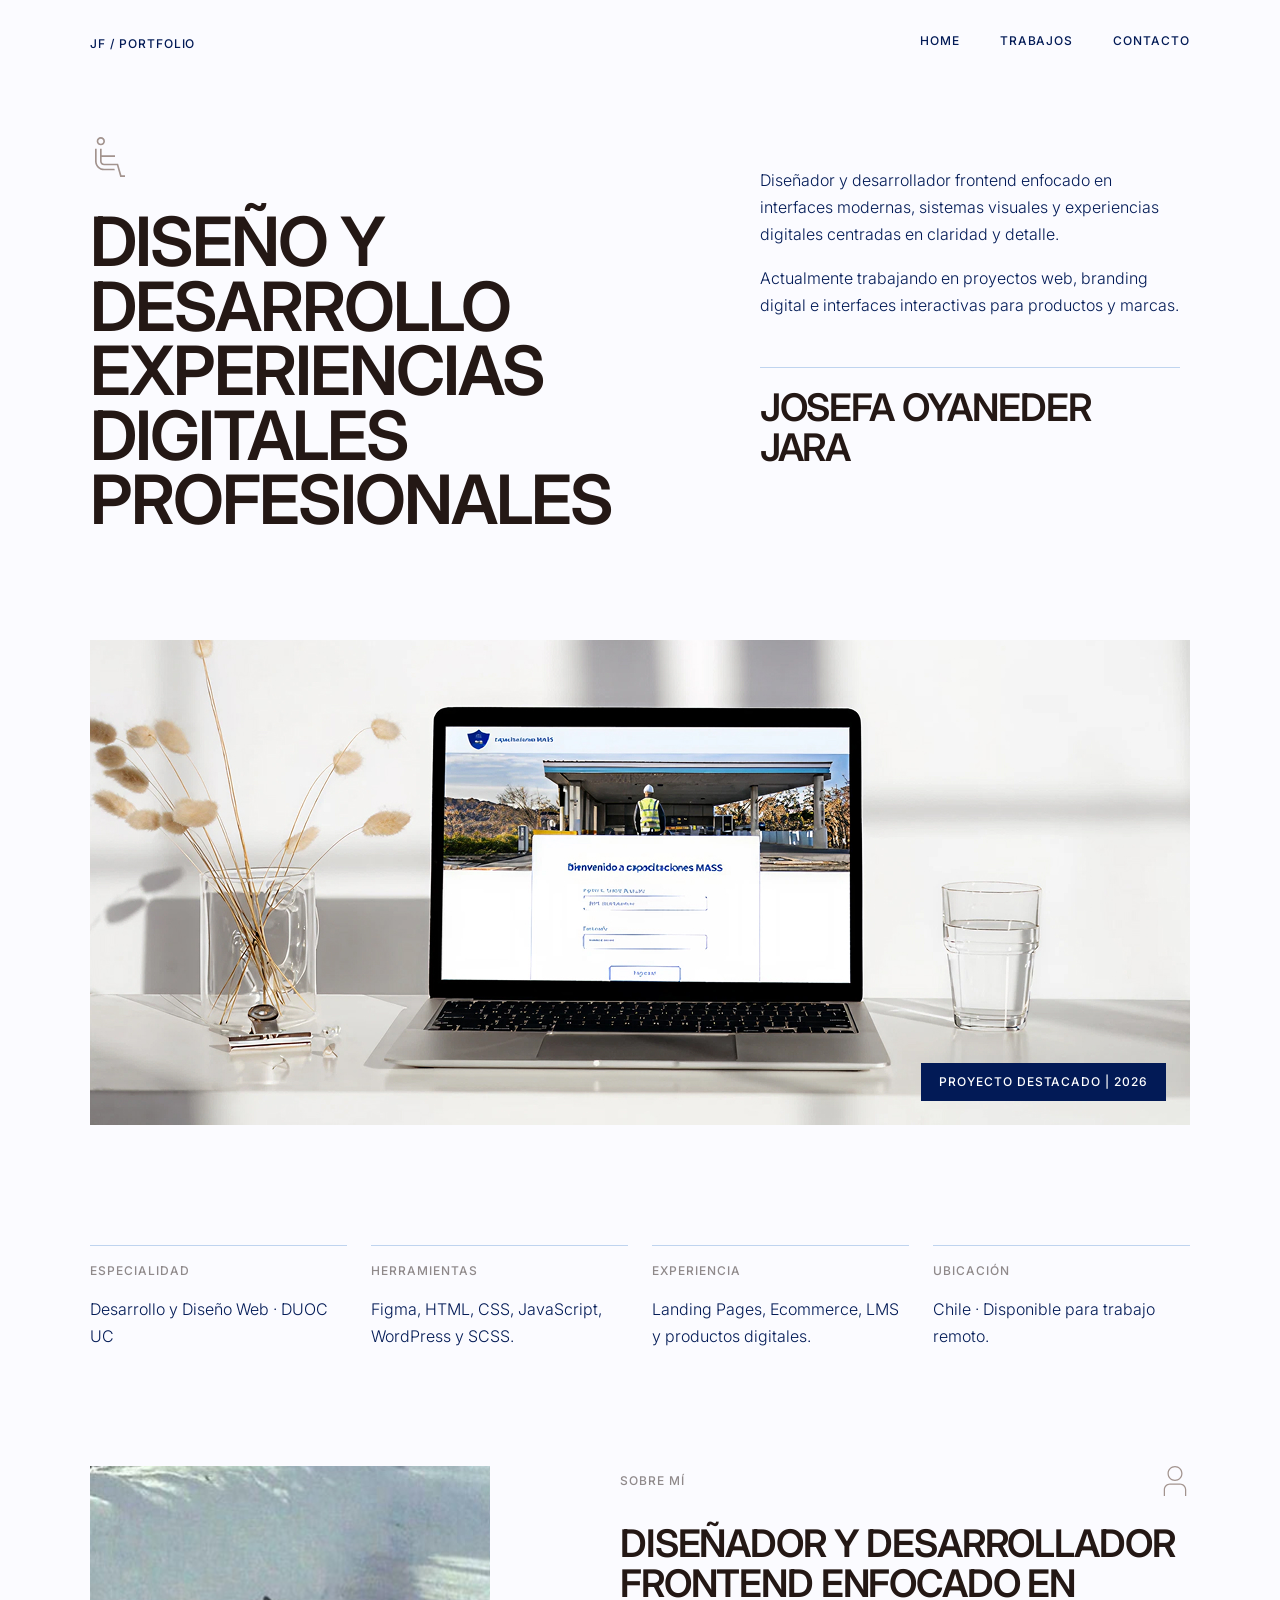
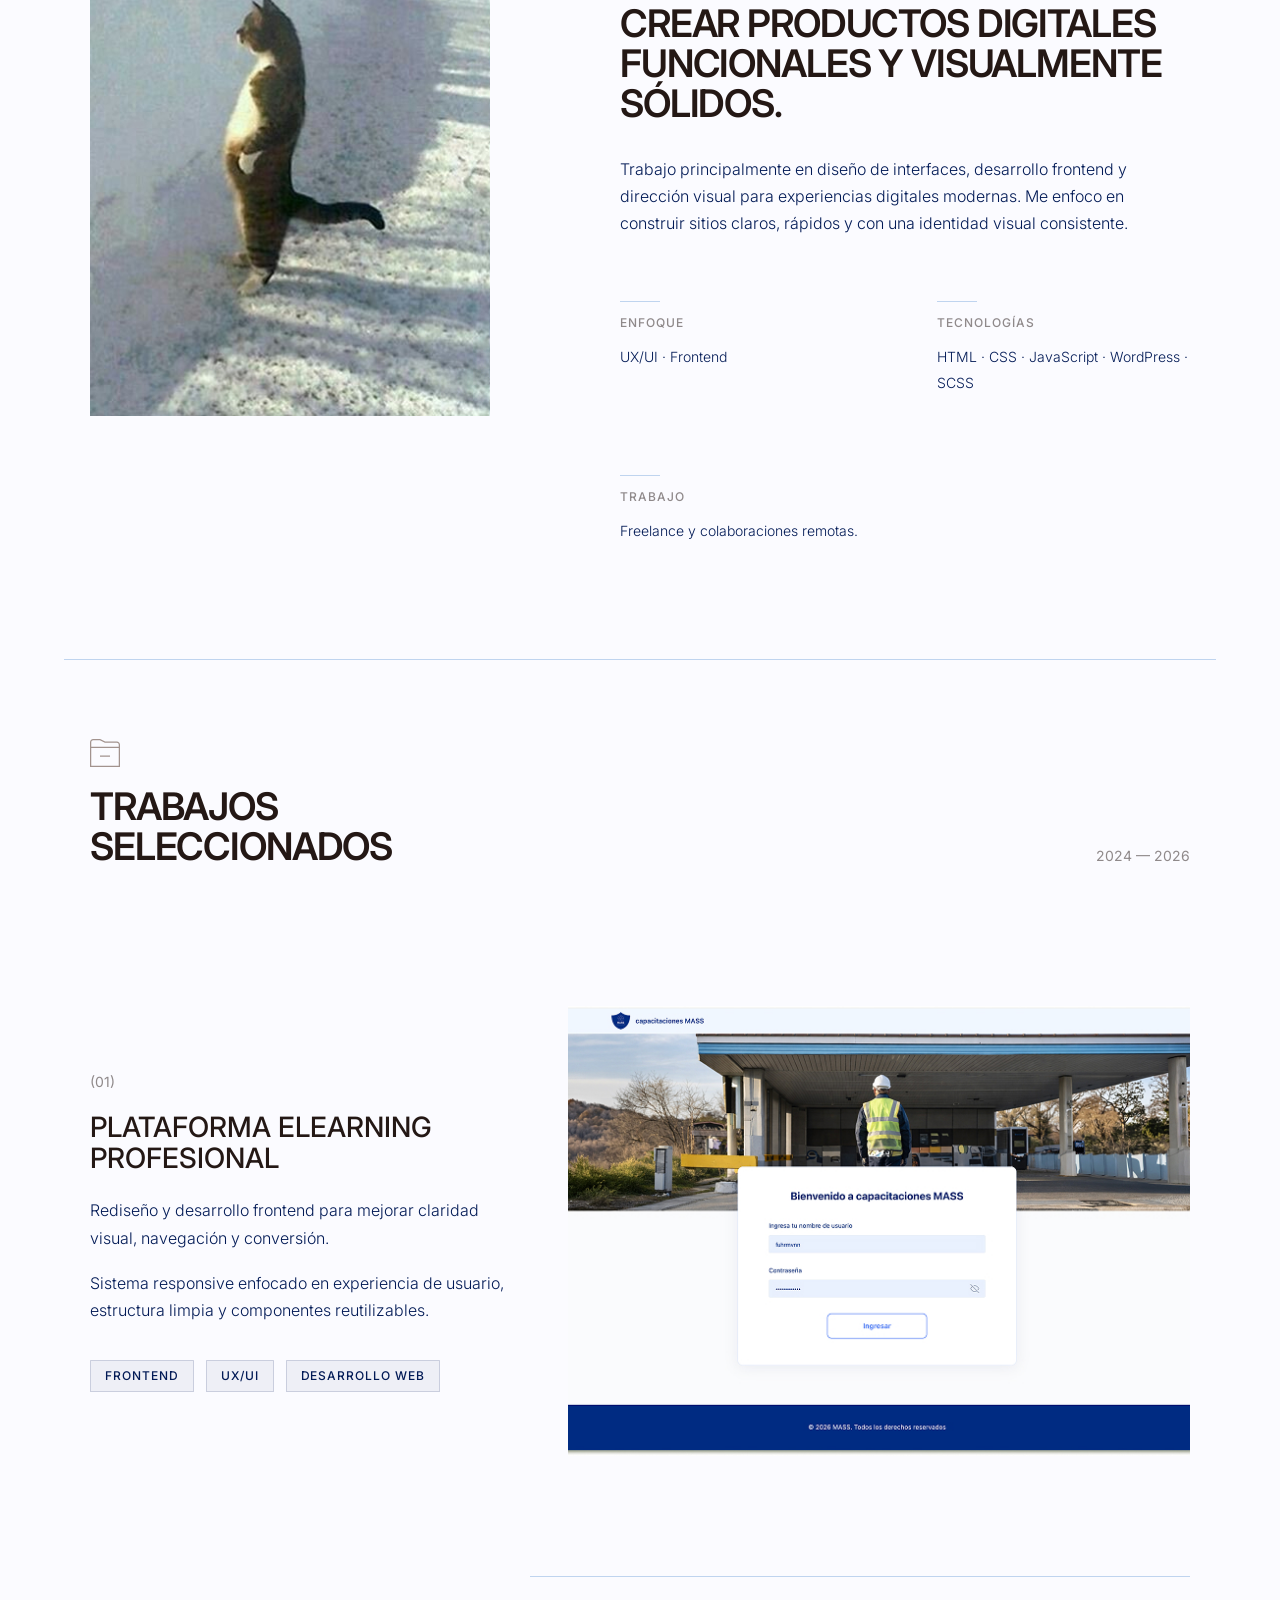
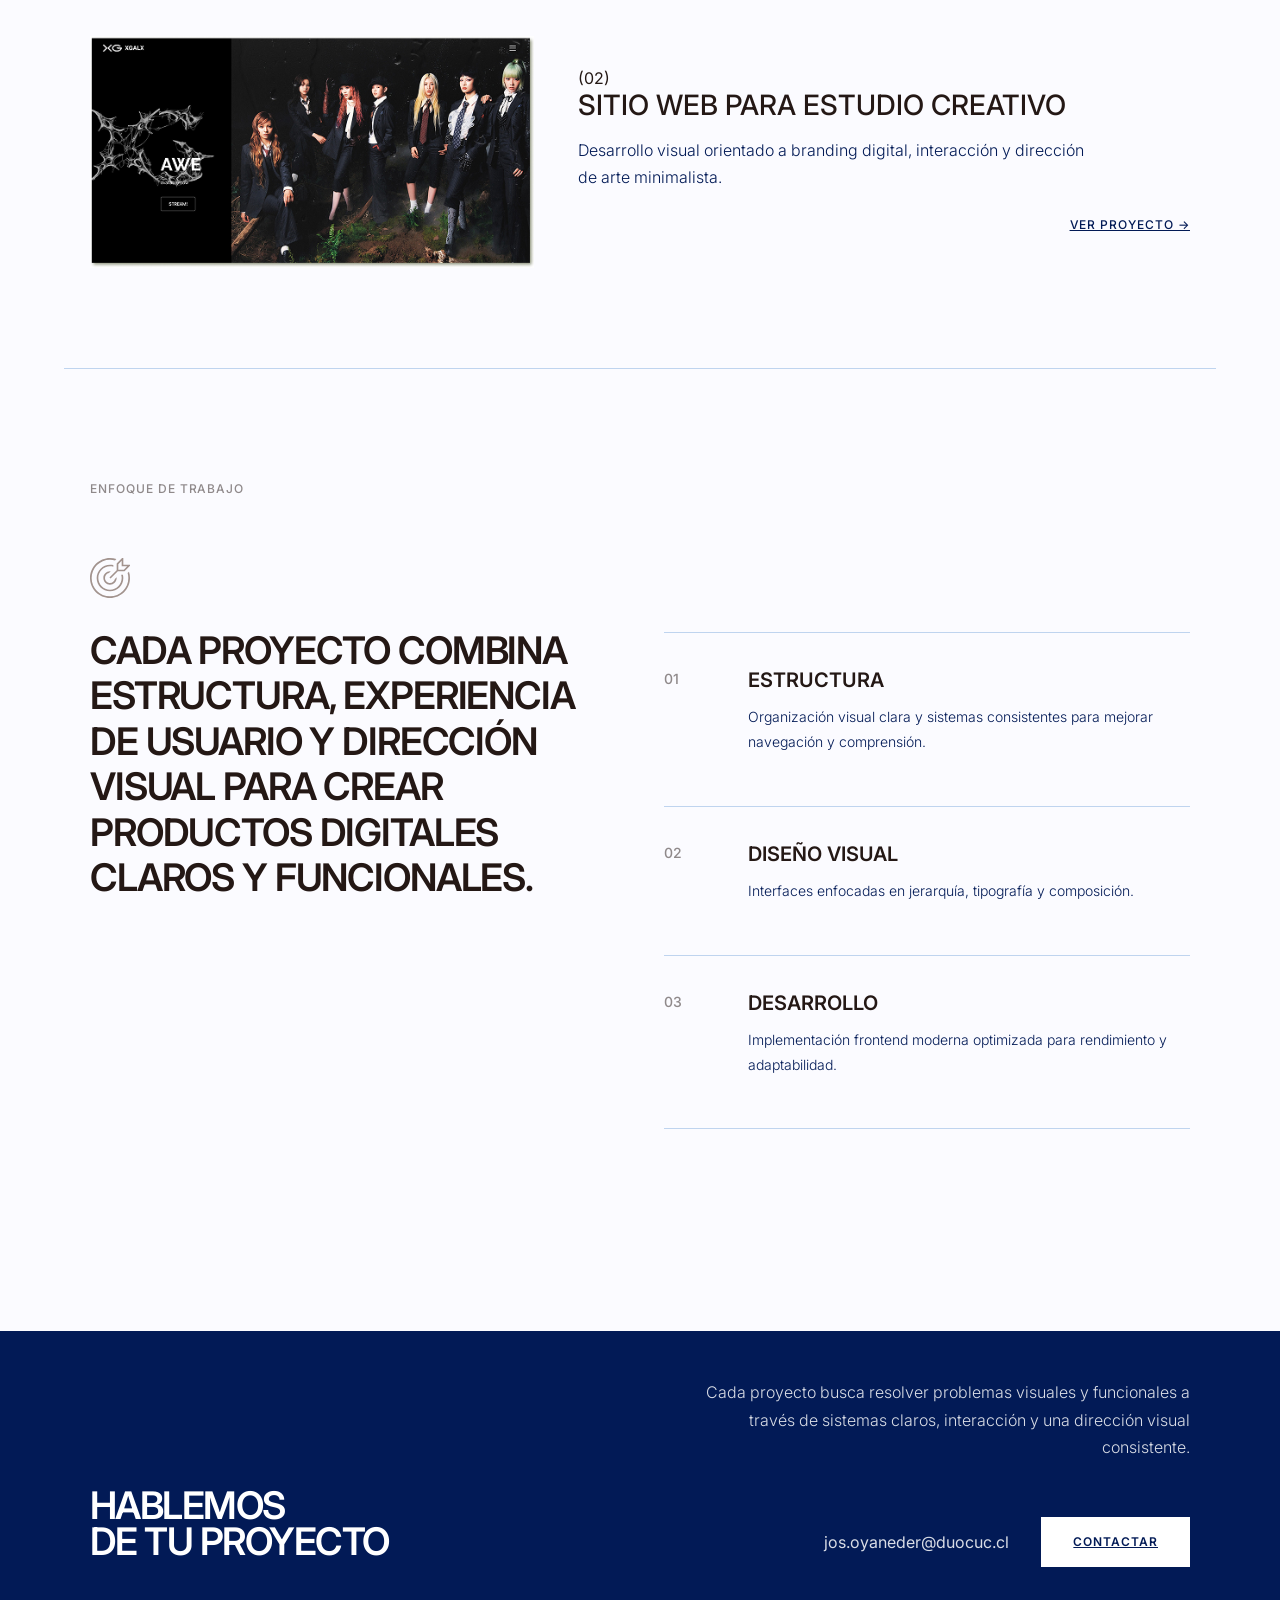
==== commit 467f2ac7: "mejoras y quitar cursor" ====
--- a/index.html
+++ b/index.html
@@ -11,10 +11,6 @@
   <link rel="stylesheet" href="assets/scss/mi-estilo.css">
 </head>
 <body>
-
-  <!-- CURSOR -->
-  <div class="cursor" id="cursor"></div>
-  <div class="cursor-follower" id="cursor-follower"></div>
 
   <!-- HEADER -->
   <header class="nav">
--- a/assets/scss/mi-estilo.css
+++ b/assets/scss/mi-estilo.css
@@ -65,7 +65,6 @@
   background: #FBFBFF;
   color: #241815;
   overflow-x: hidden;
-  cursor: none;
 }
 
 h1 {
@@ -105,33 +104,6 @@
   color: #021A56;
 }
 
-.cursor,
-.cursor-follower {
-  position: fixed;
-  pointer-events: none;
-  transform: translate(-50%, -50%);
-  z-index: 9999;
-}
-
-.cursor {
-  width: 10px;
-  height: 10px;
-  background: #241815;
-  border-radius: 50%;
-  transition: transform 0.1s ease, width 0.3s ease, height 0.3s ease, background 0.3s ease;
-  mix-blend-mode: difference;
-}
-
-.cursor-follower {
-  width: 36px;
-  height: 36px;
-  border: 1.5px solid #241815;
-  border-radius: 50%;
-  z-index: 9998;
-  transition: transform 0.18s ease, width 0.3s ease, height 0.3s ease, opacity 0.3s ease;
-  opacity: 0.5;
-}
-
 .reveal {
   opacity: 0;
   transform: translateY(30px);
@@ -188,7 +160,7 @@
   letter-spacing: 0.08em;
   color: #021A56;
   text-decoration: none;
-  transition: color 0.25s ease;
+  transition: color 0.25s ease, opacity 0.25s ease;
 }
 .nav nav {
   display: flex;
@@ -197,10 +169,26 @@
 .nav nav a {
   padding-bottom: 4px;
   border-bottom: 1px solid transparent;
+  position: relative;
 }
 .nav nav a:hover {
   color: rgba(2, 26, 86, 0.7);
-  border-bottom-color: currentColor;
+}
+.nav nav a {
+  /* línea animada más suave */
+}
+.nav nav a::after {
+  content: "";
+  position: absolute;
+  left: 0;
+  bottom: 0;
+  width: 0%;
+  height: 1px;
+  background: currentColor;
+  transition: width 0.25s ease;
+}
+.nav nav a:hover::after {
+  width: 100%;
 }
 
 /* -------------------------------
@@ -845,6 +833,13 @@
 .archive-hero {
   padding: 70px 90px 60px;
 }
+.archive-hero .archive-hero-left .archive-hero-icon {
+  width: 40px;
+  height: auto;
+  display: block;
+  margin-bottom: 0.75rem;
+  transform: translateY(-20px);
+}
 .archive-hero .archive-hero-left h1 {
   max-width: 560px;
   line-height: 0.92;
@@ -1163,9 +1158,17 @@
   color: #241815;
   text-decoration: none;
   transition: all 0.25s ease;
+  display: inline-flex;
+  align-items: center;
+  gap: 12px;
 }
 .contact-left .contact-email:hover {
   color: #021A56;
+}
+.contact-left .contact-email .email-icon {
+  width: 40px;
+  height: auto;
+  display: inline-block;
 }
 
 .contact-right {
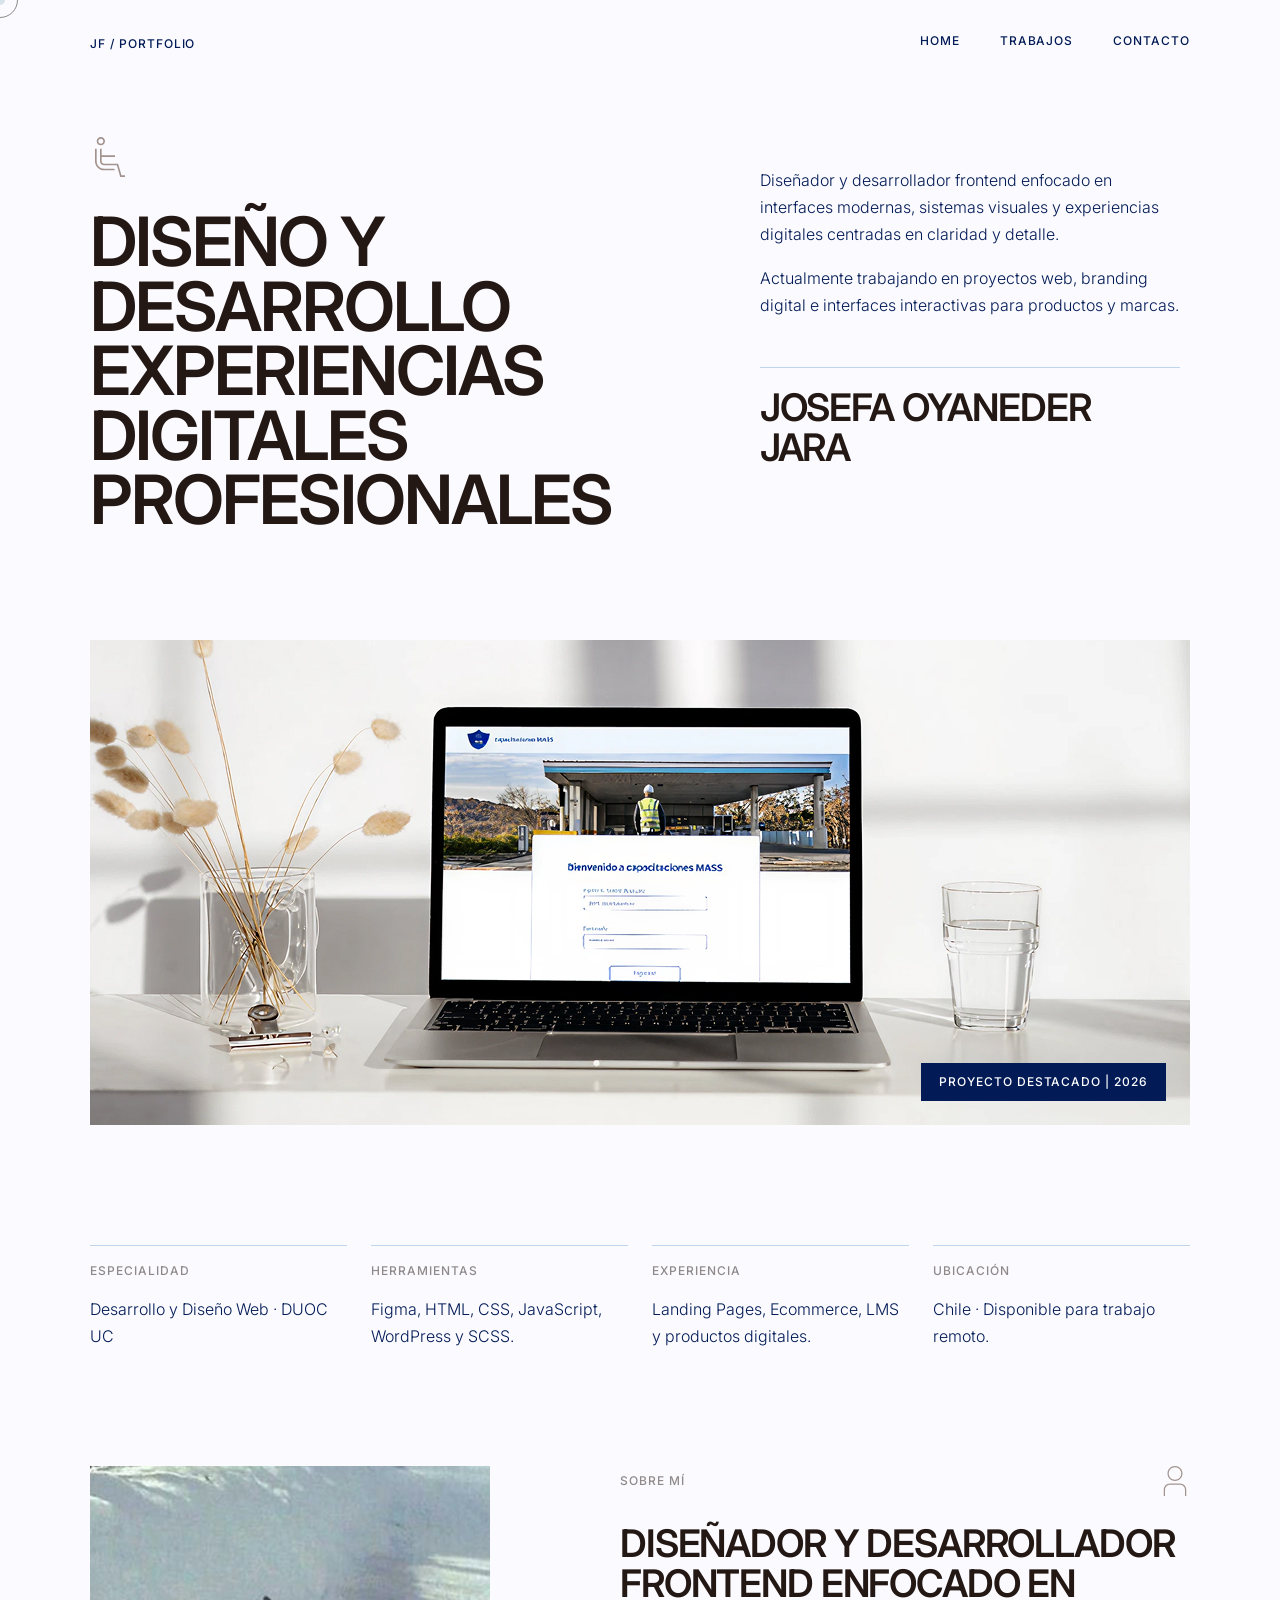
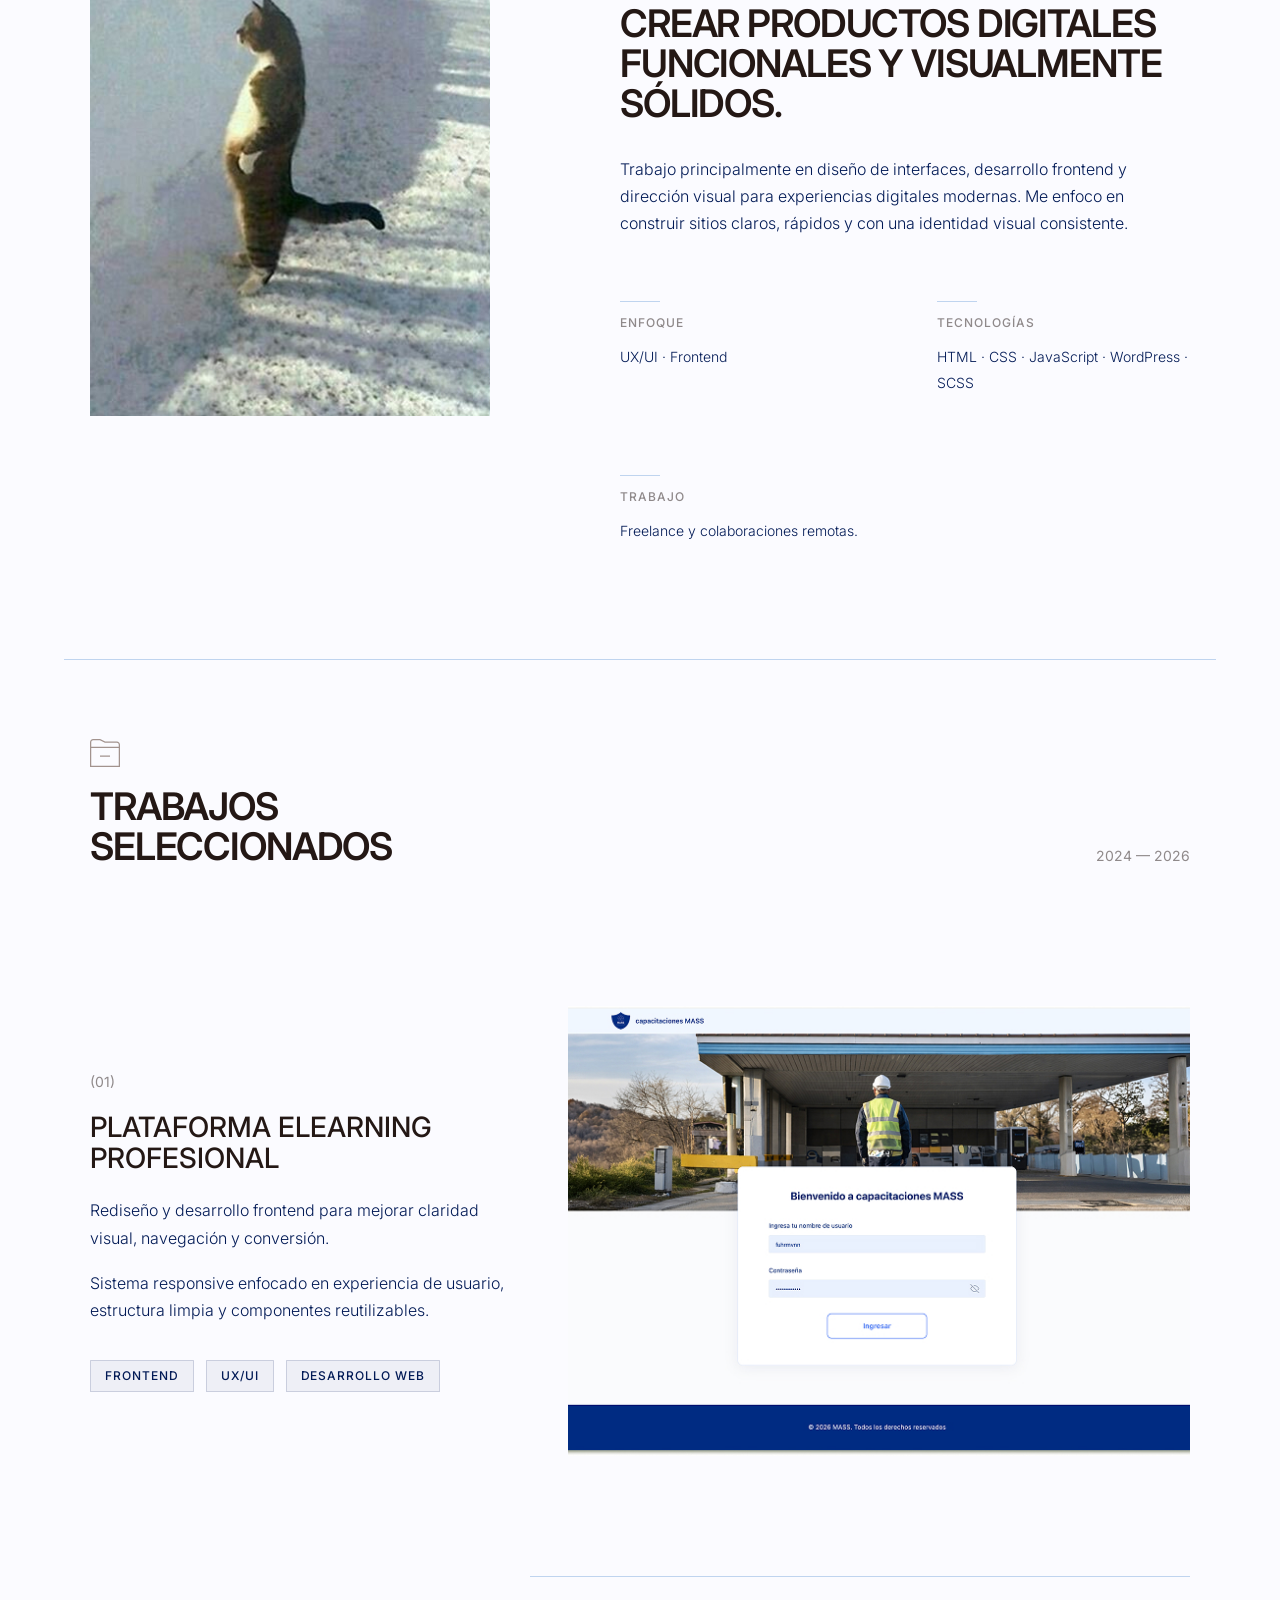
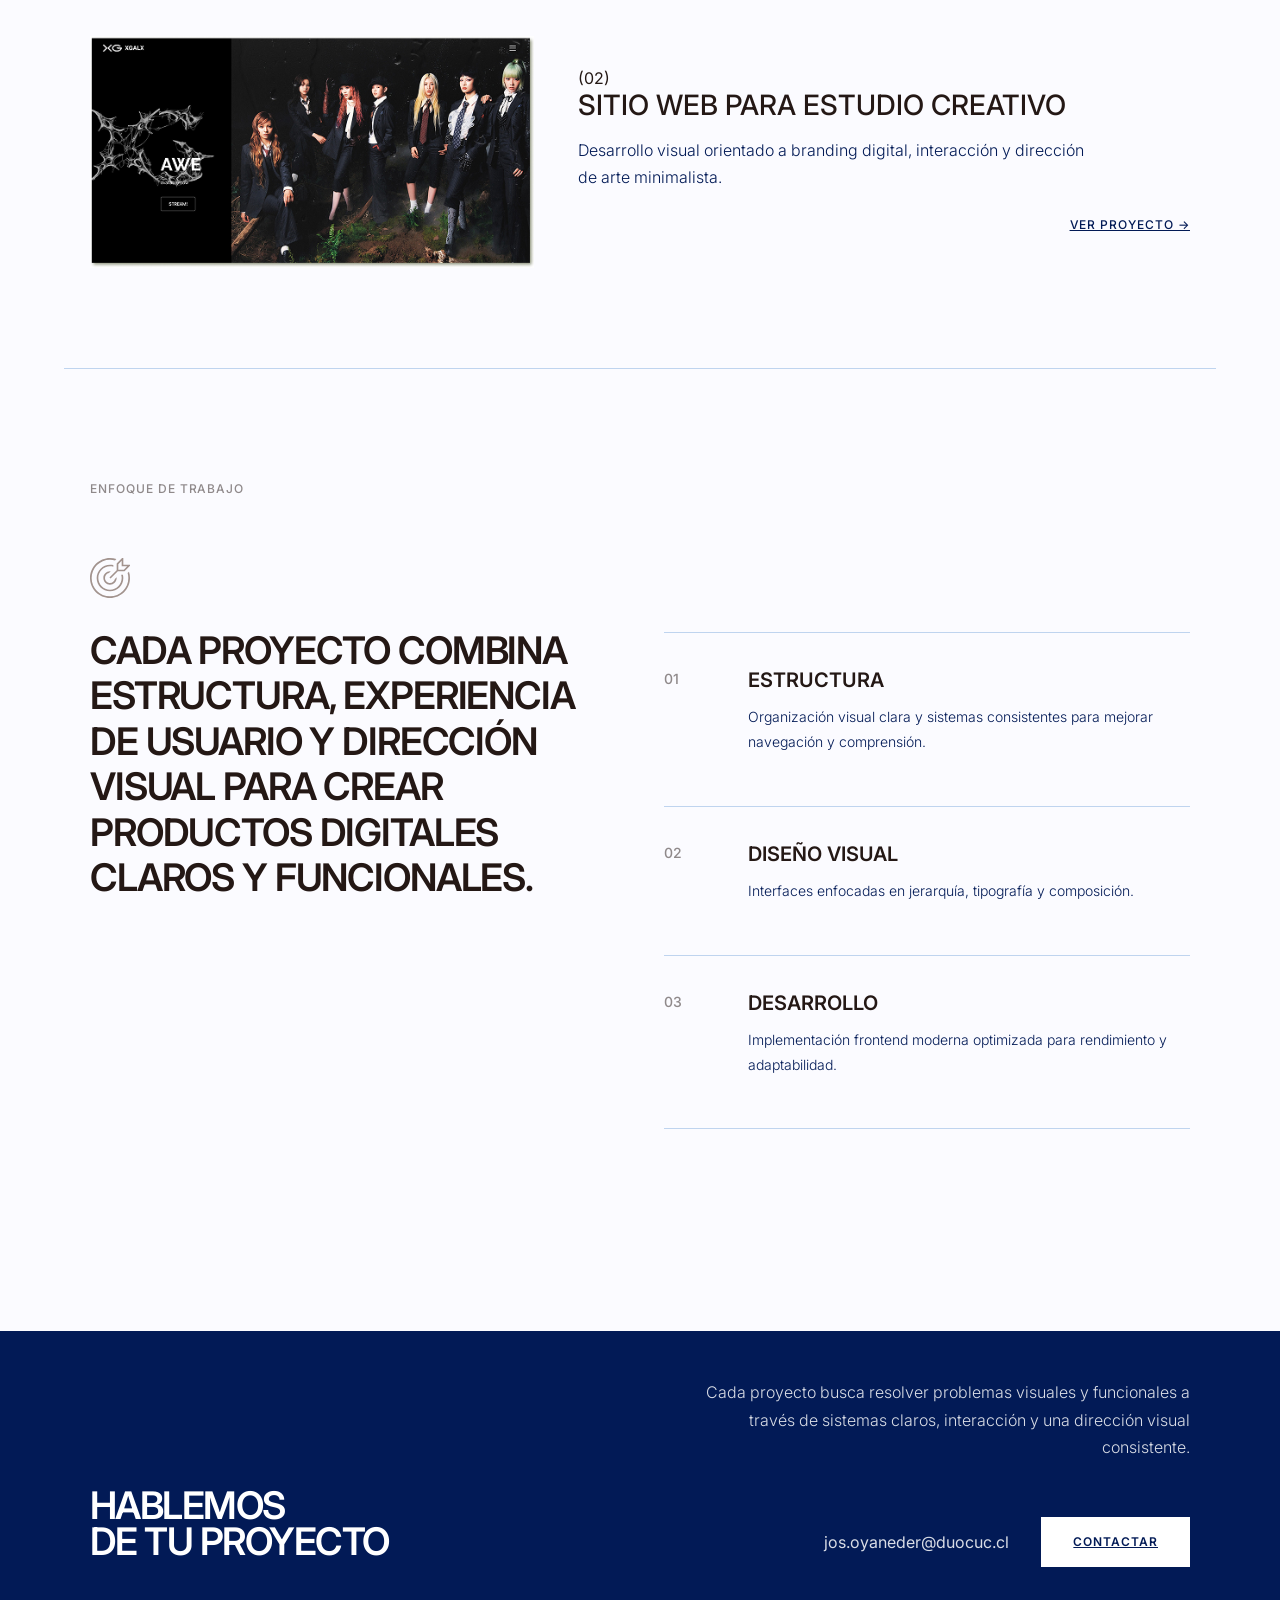
==== commit 163c88e2: "no funciono" ====
--- a/index.html
+++ b/index.html
@@ -11,6 +11,10 @@
   <link rel="stylesheet" href="assets/scss/mi-estilo.css">
 </head>
 <body>
+
+  <!-- CURSOR -->
+  <div class="cursor" id="cursor"></div>
+  <div class="cursor-follower" id="cursor-follower"></div>
 
   <!-- HEADER -->
   <header class="nav">
--- a/assets/scss/mi-estilo.css
+++ b/assets/scss/mi-estilo.css
@@ -104,6 +104,33 @@
   color: #021A56;
 }
 
+.cursor,
+.cursor-follower {
+  position: fixed;
+  pointer-events: none;
+  transform: translate(-50%, -50%);
+  z-index: 9999;
+}
+
+.cursor {
+  width: 10px;
+  height: 10px;
+  background: #241815;
+  border-radius: 50%;
+  transition: transform 0.1s ease, width 0.3s ease, height 0.3s ease, background 0.3s ease;
+  mix-blend-mode: difference;
+}
+
+.cursor-follower {
+  width: 36px;
+  height: 36px;
+  border: 1.5px solid #241815;
+  border-radius: 50%;
+  z-index: 9998;
+  transition: transform 0.18s ease, width 0.3s ease, height 0.3s ease, opacity 0.3s ease;
+  opacity: 0.5;
+}
+
 .reveal {
   opacity: 0;
   transform: translateY(30px);
@@ -160,7 +187,7 @@
   letter-spacing: 0.08em;
   color: #021A56;
   text-decoration: none;
-  transition: color 0.25s ease, opacity 0.25s ease;
+  transition: color 0.25s ease;
 }
 .nav nav {
   display: flex;
@@ -169,26 +196,10 @@
 .nav nav a {
   padding-bottom: 4px;
   border-bottom: 1px solid transparent;
-  position: relative;
 }
 .nav nav a:hover {
   color: rgba(2, 26, 86, 0.7);
-}
-.nav nav a {
-  /* línea animada más suave */
-}
-.nav nav a::after {
-  content: "";
-  position: absolute;
-  left: 0;
-  bottom: 0;
-  width: 0%;
-  height: 1px;
-  background: currentColor;
-  transition: width 0.25s ease;
-}
-.nav nav a:hover::after {
-  width: 100%;
+  border-bottom-color: currentColor;
 }
 
 /* -------------------------------
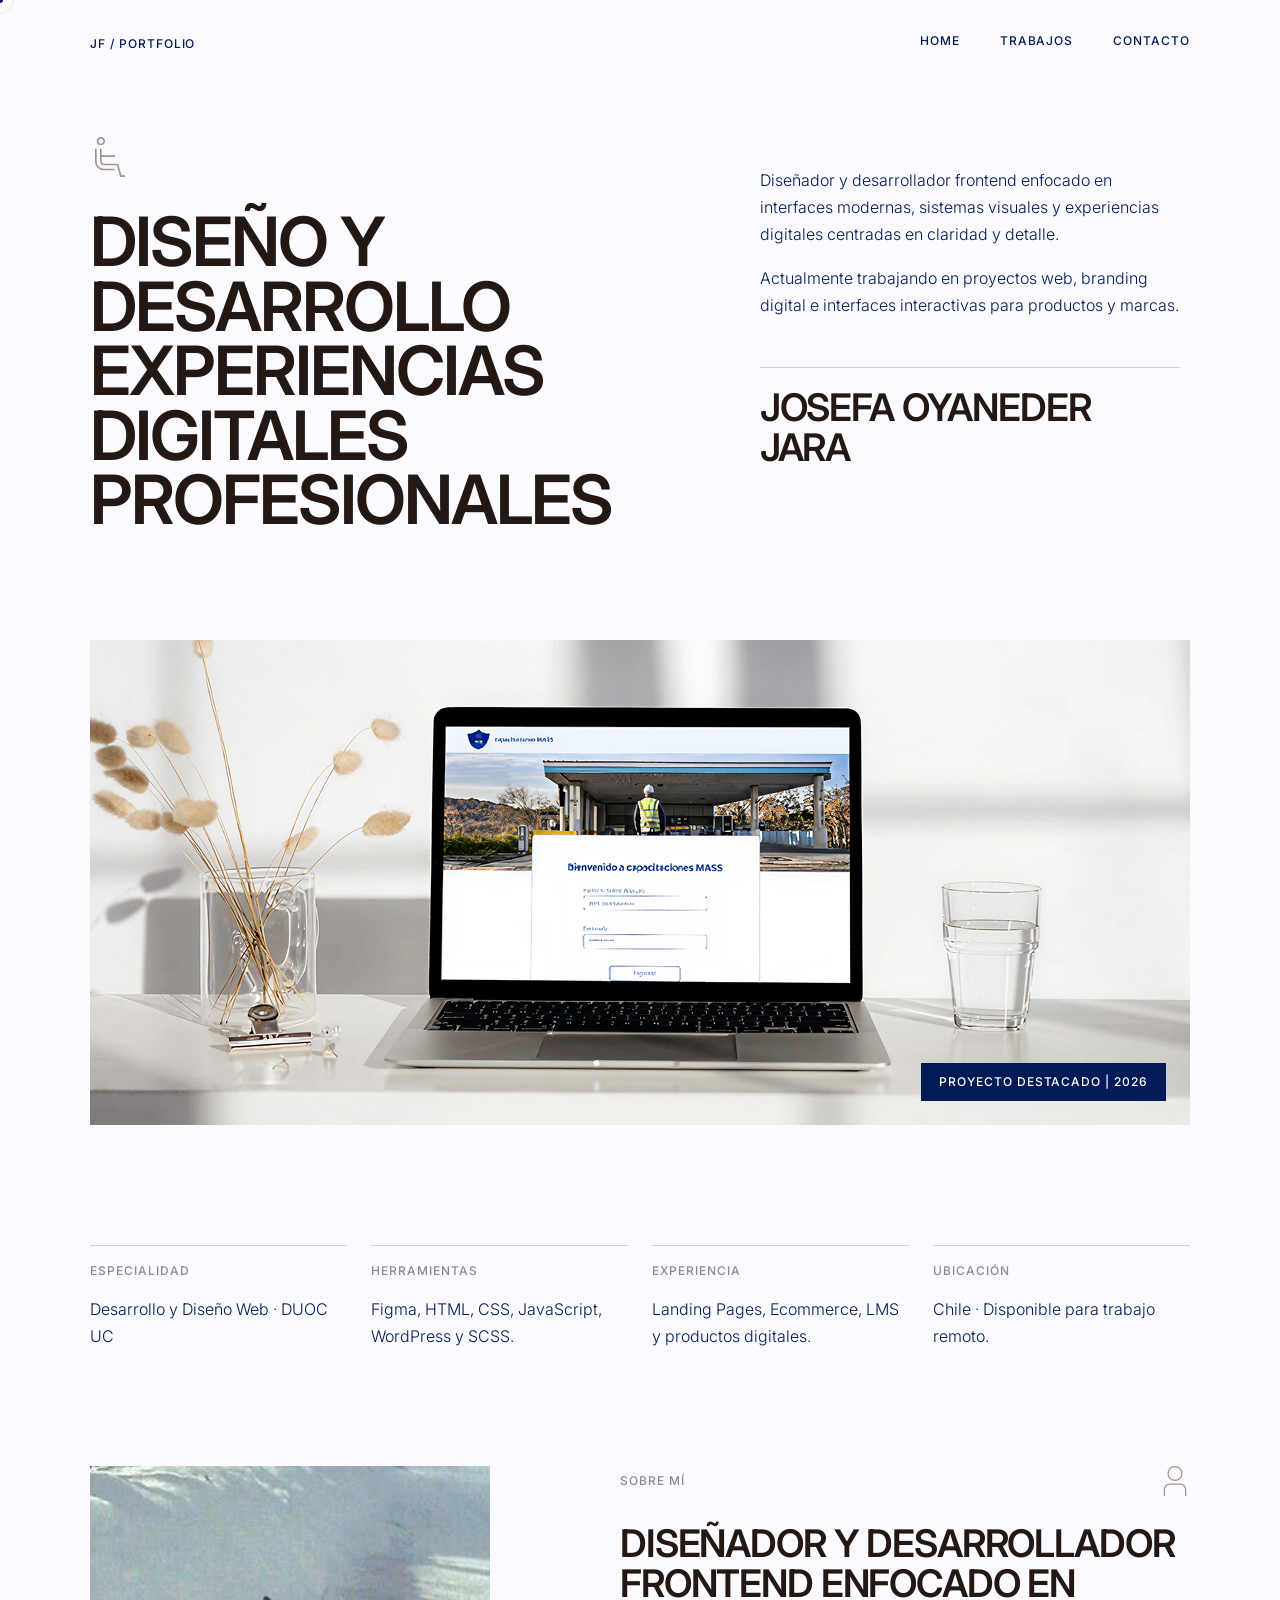
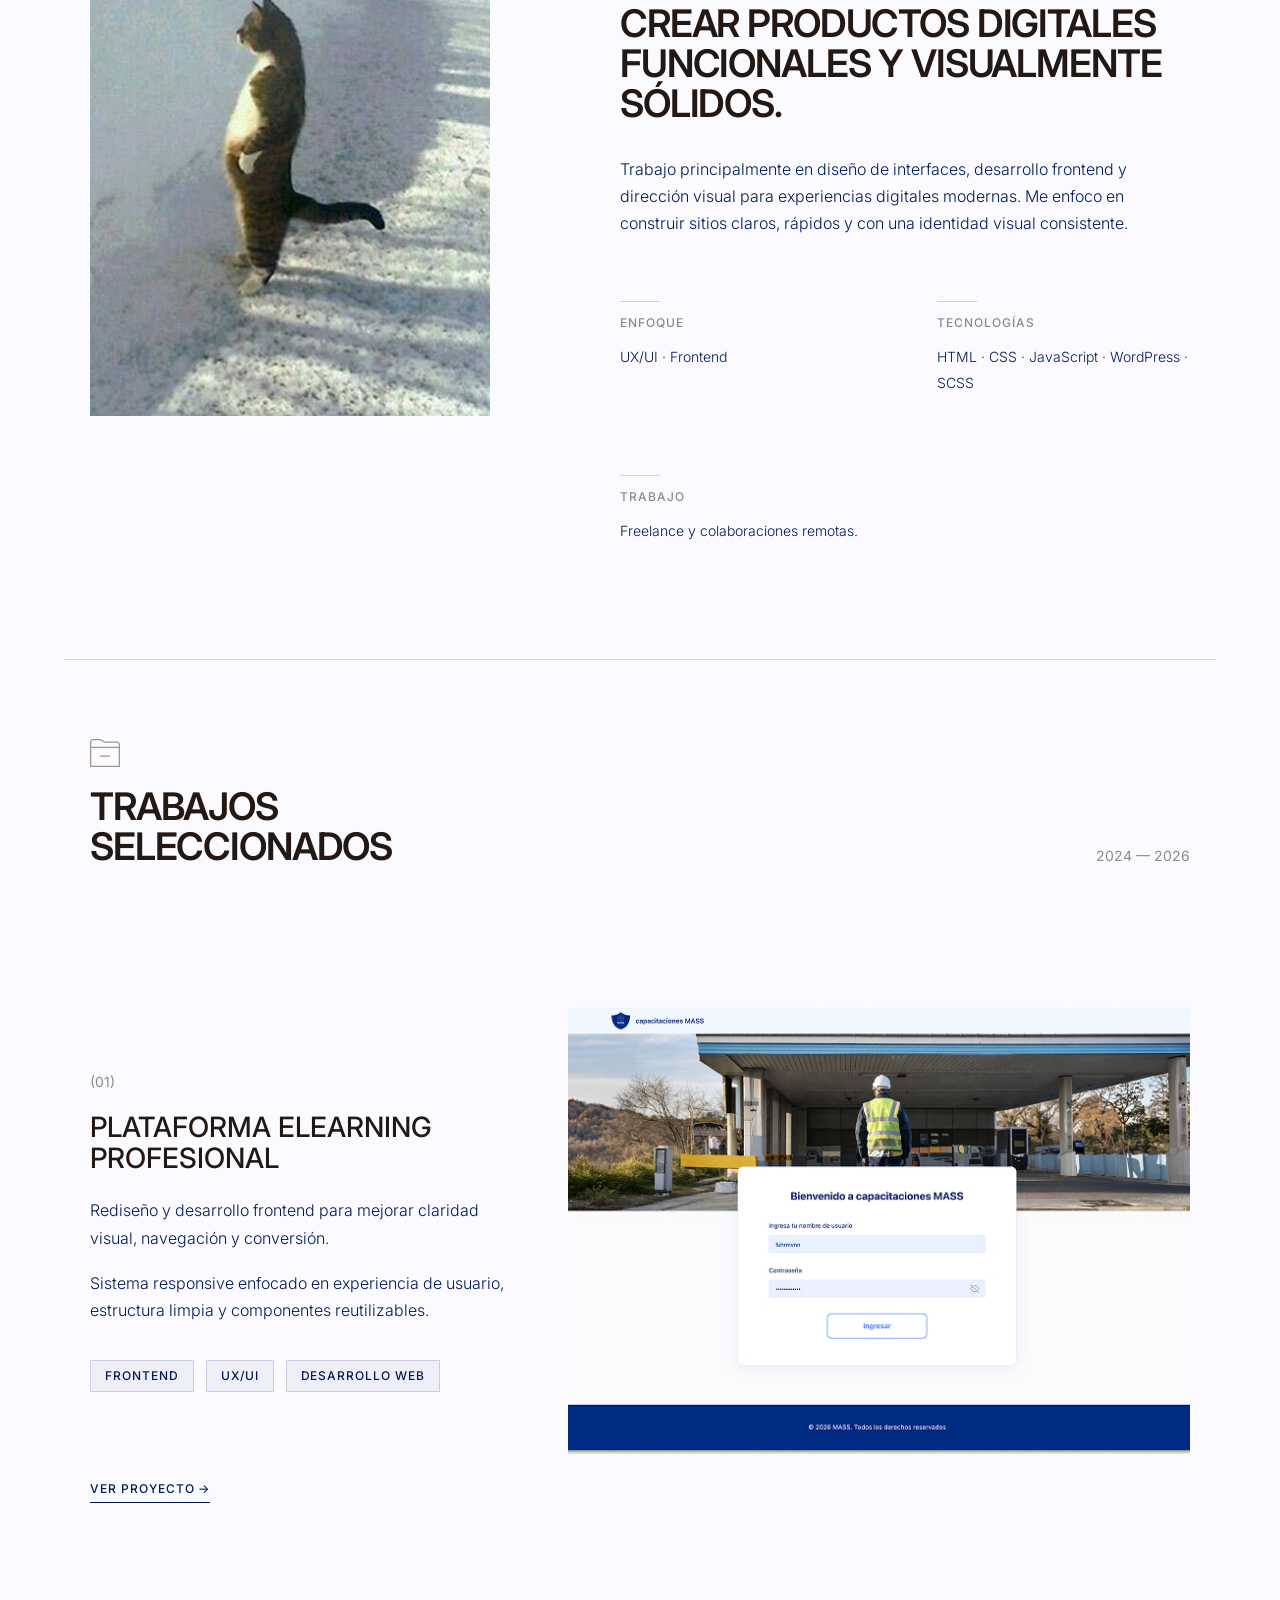
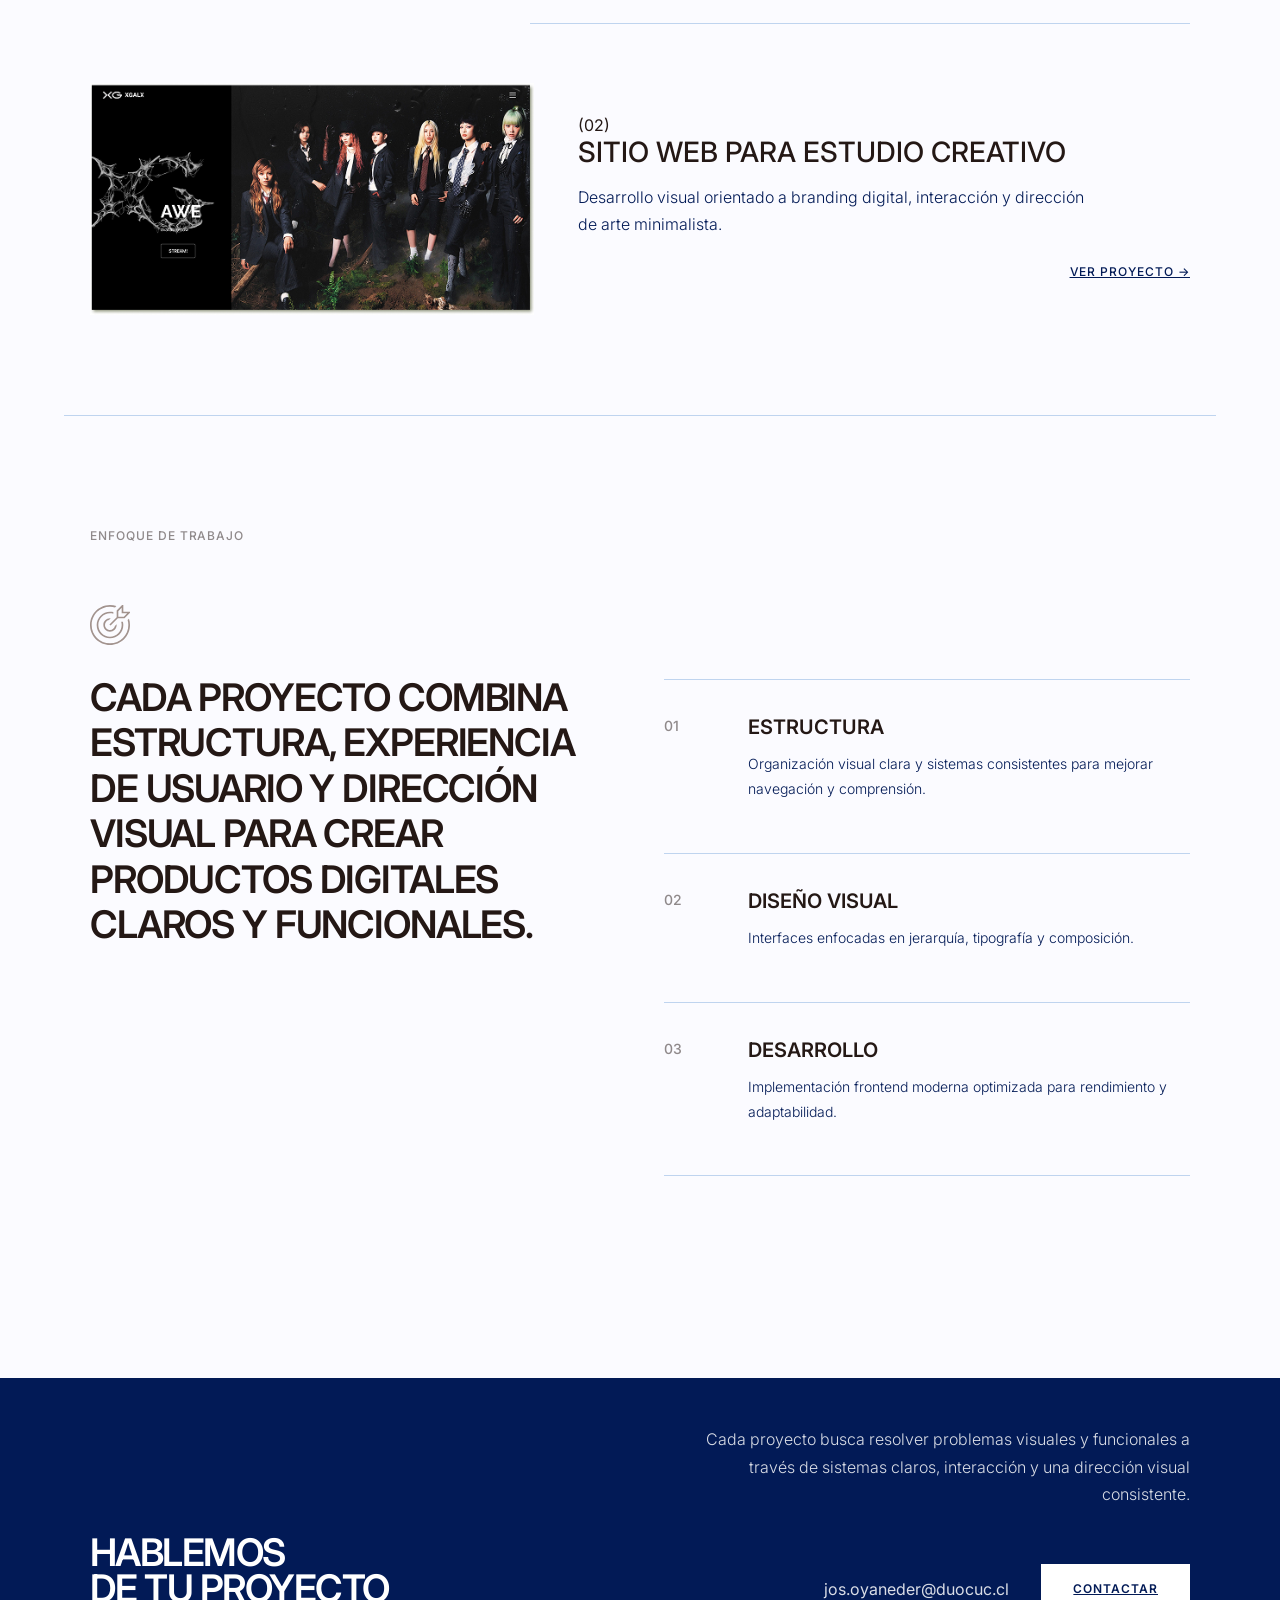
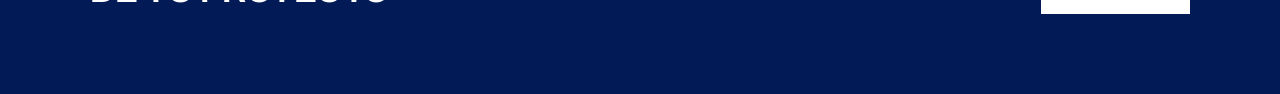
==== commit da92be10: "cambios y modificaciones" ====
--- a/index.html
+++ b/index.html
@@ -72,48 +72,49 @@
         </div>
       </div>
     </section>
+    
     <section class="about">
-  <div class="about-container">
-    <div class="about-image">
-      <img src="assets/img/about.jpg" alt="Josefa Oyaneder"
-        onerror="this.parentNode.innerHTML='<div class=\'img-placeholder\'>FOTOGRAFÍA</div>'">
-    </div>
-    <div class="about-content reveal">
-       <div class="about-tag-wrapper">
-         <span class="about-tag">SOBRE MÍ</span>
-         <img src="assets/img/iconos/usuario.svg" alt=""        class="about-icon">
-       </div>
-      <h2>DISEÑADOR Y DESARROLLADOR FRONTEND ENFOCADO EN CREAR PRODUCTOS DIGITALES FUNCIONALES Y VISUALMENTE SÓLIDOS.</h2>
-      <p>Trabajo principalmente en diseño de interfaces, desarrollo frontend y dirección visual para experiencias digitales modernas. Me enfoco en construir sitios claros, rápidos y con una identidad visual consistente.</p>
-      <div class="about-meta">
-        <div class="about-meta-item">
-          <span>ENFOQUE</span>
-          <p>UX/UI · Frontend</p>
-        </div>
-        <div class="about-meta-item">
-          <span>TECNOLOGÍAS</span>
-          <p>HTML · CSS · JavaScript · WordPress · SCSS</p>
-        </div>
-        <div class="about-meta-item">
-          <span>TRABAJO</span>
-          <p>Freelance y colaboraciones remotas.</p>
-        </div>
-      </div>
-    </div>
-  </div>
-</section>
+      <div class="about-container">
+        <div class="about-image">
+          <img src="assets/img/about.jpg" alt="Josefa Oyaneder"
+            onerror="this.parentNode.innerHTML='<div class=\'img-placeholder\'>FOTOGRAFÍA</div>'">
+        </div>
+        <div class="about-content reveal">
+          <div class="about-tag-wrapper">
+            <span class="about-tag">SOBRE MÍ</span>
+            <img src="assets/img/iconos/usuario.svg" alt="" class="about-icon">
+          </div>
+          <h2>DISEÑADOR Y DESARROLLADOR FRONTEND ENFOCADO EN CREAR PRODUCTOS DIGITALES FUNCIONALES Y VISUALMENTE SÓLIDOS.</h2>
+          <p>Trabajo principalmente en diseño de interfaces, desarrollo frontend y dirección visual para experiencias digitales modernas. Me enfoco en construir sitios claros, rápidos y con una identidad visual consistente.</p>
+          <div class="about-meta">
+            <div class="about-meta-item">
+              <span>ENFOQUE</span>
+              <p>UX/UI · Frontend</p>
+            </div>
+            <div class="about-meta-item">
+              <span>TECNOLOGÍAS</span>
+              <p>HTML · CSS · JavaScript · WordPress · SCSS</p>
+            </div>
+            <div class="about-meta-item">
+              <span>TRABAJO</span>
+              <p>Freelance y colaboraciones remotas.</p>
+            </div>
+          </div>
+        </div>
+      </div>
+    </section>
 
     <!-- PROJECTS -->
     <section class="projects">
       <div class="projects-header reveal">
-       <div class="projects-title-wrapper">
-         <img src="assets/img/iconos/archivo.svg" alt=""      class="projects-icon" width="32" height="32">
-         <h2>TRABAJOS<br>SELECCIONADOS</h2>
-       </div>
-       <span class="year-range">2024 — 2026</span>
-      </div>
-
-      <!-- PROYECTO 01 (large) -->
+        <div class="projects-title-wrapper">
+          <img src="assets/img/iconos/archivo.svg" alt="" class="projects-icon" width="32" height="32">
+          <h2>TRABAJOS<br>SELECCIONADOS</h2>
+        </div>
+        <span class="year-range">2024 — 2026</span>
+      </div>
+
+      <!-- PROYECTO 01 (large) → single-proyecto.html -->
       <article class="project project-large reveal">
         <div class="row g-5 align-items-center">
           <div class="col-md-5 project-info">
@@ -133,34 +134,36 @@
             </div>
           </div>
         </div>
+        <a href="single-proyecto.html" class="project-link">VER PROYECTO →</a>
       </article>
-<!-- PROYECTO 02 (small) -->
-<article class="project project-small reveal">
-  <div class="row g-4 align-items-center">
-    <div class="col-md-5">
-      <div class="project-image-wrap small-image">
-        <img src="assets/img/project-2.jpg" alt="Proyecto Estudio Creativo"
-          onerror="this.style.display='none';this.parentNode.innerHTML='<div class=\'img-placeholder\'>PROYECTO 02</div>'">
-      </div>
-    </div>
-    <div class="col-md-7 project-info">
-      <span class="project-num">(02)</span>
-      <h3>SITIO WEB PARA ESTUDIO CREATIVO</h3>
-      <p>Desarrollo visual orientado a branding digital, interacción y dirección de arte minimalista.</p>
-      <a href="#" class="project-link">VER PROYECTO →</a>
-    </div>
-  </div>
-</article>
+
+      <!-- PROYECTO 02 (small) → single-diseno.html -->
+      <article class="project project-small reveal">
+        <div class="row g-4 align-items-center">
+          <div class="col-md-5">
+            <div class="project-image-wrap small-image">
+              <img src="assets/img/project-2.jpg" alt="Proyecto Estudio Creativo"
+                onerror="this.style.display='none';this.parentNode.innerHTML='<div class=\'img-placeholder\'>PROYECTO 02</div>'">
+            </div>
+          </div>
+          <div class="col-md-7 project-info">
+            <span class="project-num">(02)</span>
+            <h3>SITIO WEB PARA ESTUDIO CREATIVO</h3>
+            <p>Desarrollo visual orientado a branding digital, interacción y dirección de arte minimalista.</p>
+            <a href="single-diseno.html" class="project-link">VER PROYECTO →</a>
+          </div>
+        </div>
+      </article>
     </section>
 
     <!-- FOCUS (2 columnas) -->
     <section class="focus">
       <div class="row g-5">
-<div class="col-md-6 focus-left reveal">
-  <span class="focus-tag">ENFOQUE DE TRABAJO</span>
-  <img src="assets/img/iconos/objetivo.svg" alt="" class="focus-icon">
-  <h2>CADA PROYECTO COMBINA ESTRUCTURA, EXPERIENCIA DE USUARIO Y DIRECCIÓN VISUAL PARA CREAR PRODUCTOS DIGITALES CLAROS Y FUNCIONALES.</h2>
-</div>
+        <div class="col-md-6 focus-left reveal">
+          <span class="focus-tag">ENFOQUE DE TRABAJO</span>
+          <img src="assets/img/iconos/objetivo.svg" alt="" class="focus-icon">
+          <h2>CADA PROYECTO COMBINA ESTRUCTURA, EXPERIENCIA DE USUARIO Y DIRECCIÓN VISUAL PARA CREAR PRODUCTOS DIGITALES CLAROS Y FUNCIONALES.</h2>
+        </div>
         <div class="col-md-6 focus-right">
           <div class="focus-item reveal">
             <span class="focus-item-num">01</span>
--- a/assets/scss/mi-estilo.css
+++ b/assets/scss/mi-estilo.css
@@ -65,6 +65,7 @@
   background: #FBFBFF;
   color: #241815;
   overflow-x: hidden;
+  cursor: none;
 }
 
 h1 {
@@ -113,22 +114,21 @@
 }
 
 .cursor {
-  width: 10px;
-  height: 10px;
-  background: #241815;
+  width: 6px;
+  height: 6px;
+  background: #021A56;
   border-radius: 50%;
-  transition: transform 0.1s ease, width 0.3s ease, height 0.3s ease, background 0.3s ease;
-  mix-blend-mode: difference;
+  transition: transform 0.1s ease, width 0.3s ease, height 0.3s ease;
+  mix-blend-mode: normal;
 }
 
 .cursor-follower {
-  width: 36px;
-  height: 36px;
-  border: 1.5px solid #241815;
+  width: 28px;
+  height: 28px;
+  border: 1px solid rgba(36, 24, 21, 0.3);
   border-radius: 50%;
-  z-index: 9998;
+  opacity: 0.3;
   transition: transform 0.18s ease, width 0.3s ease, height 0.3s ease, opacity 0.3s ease;
-  opacity: 0.5;
 }
 
 .reveal {
@@ -580,6 +580,23 @@
   background: rgba(2, 26, 86, 0.1);
   border-color: rgba(2, 26, 86, 0.3);
 }
+.projects .project-large .project-link {
+  font-size: 12px;
+  font-weight: 500;
+  letter-spacing: 0.08em;
+  text-transform: uppercase;
+  color: #021A56;
+  text-decoration: none;
+  border-bottom: 1px solid #021A56;
+  padding-bottom: 4px;
+  display: inline-block;
+  transition: all 0.25s ease;
+  margin-top: 1.5rem;
+}
+.projects .project-large .project-link:hover {
+  opacity: 0.55;
+  border-bottom-color: #021A56;
+}
 
 .project-image-wrap {
   overflow: hidden;
@@ -1743,6 +1760,7 @@
 
 /* ----------------------------------------
    ESTILOS EXCLUSIVOS DE SINGLE-DISENO
+   (Sin línea vertical separadora en la meta)
 ---------------------------------------- */
 .sd-hero .sd-hero-img {
   width: 100%;
@@ -1793,7 +1811,6 @@
 
 .sd-meta {
   padding: 60px 48px 60px 0;
-  border-right: 1px solid #BFD4EF;
 }
 .sd-meta .meta-item {
   margin-bottom: 32px;
@@ -1906,10 +1923,12 @@
 }
 .sd-problem-list li {
   padding: 20px 0;
-  border-bottom: 1px solid #BFD4EF;
 }
 .sd-problem-list li:first-child {
-  border-top: 1px solid #BFD4EF;
+  padding-top: 0;
+}
+.sd-problem-list li:last-child {
+  padding-bottom: 0;
 }
 .sd-problem-list li .problem-title {
   display: block;
@@ -1970,20 +1989,14 @@
 }
 
 .sd-decisions-grid {
-  border-top: 1px solid #BFD4EF;
+  display: flex;
+  flex-wrap: wrap;
+  gap: 16px;
 }
 .sd-decisions-grid .decision-item {
-  padding: 28px 28px 28px 0;
-  border-right: 1px solid #BFD4EF;
-  border-bottom: 1px solid #BFD4EF;
-}
-.sd-decisions-grid .decision-item:nth-child(even) {
-  border-right: none;
-  padding-left: 28px;
-  padding-right: 0;
-}
-.sd-decisions-grid .decision-item.decision-item--bottom {
-  border-bottom: none;
+  background-color: #EAEFF7;
+  padding: 28px;
+  flex: 1 1 calc(50% - 16px);
 }
 .sd-decisions-grid .decision-item .decision-category {
   display: block;
@@ -2102,7 +2115,6 @@
     margin-right: 48px;
   }
   .sd-meta {
-    border-right: none;
     border-bottom: 1px solid #BFD4EF;
     padding: 48px 0 36px;
     display: flex;
@@ -2144,15 +2156,10 @@
     font-size: 20px !important;
   }
   .sd-decisions-grid .decision-item {
-    border-right: none !important;
+    padding: 20px 0 !important;
+  }
+  .sd-decisions-grid .decision-item:nth-child(even) {
     padding-left: 0 !important;
-    padding-right: 0 !important;
-  }
-  .sd-decisions-grid .decision-item.decision-item--bottom {
-    border-bottom: 1px solid #BFD4EF;
-  }
-  .sd-decisions-grid .decision-item:last-child {
-    border-bottom: none;
   }
   .sd-next .next-title {
     font-size: 26px;
